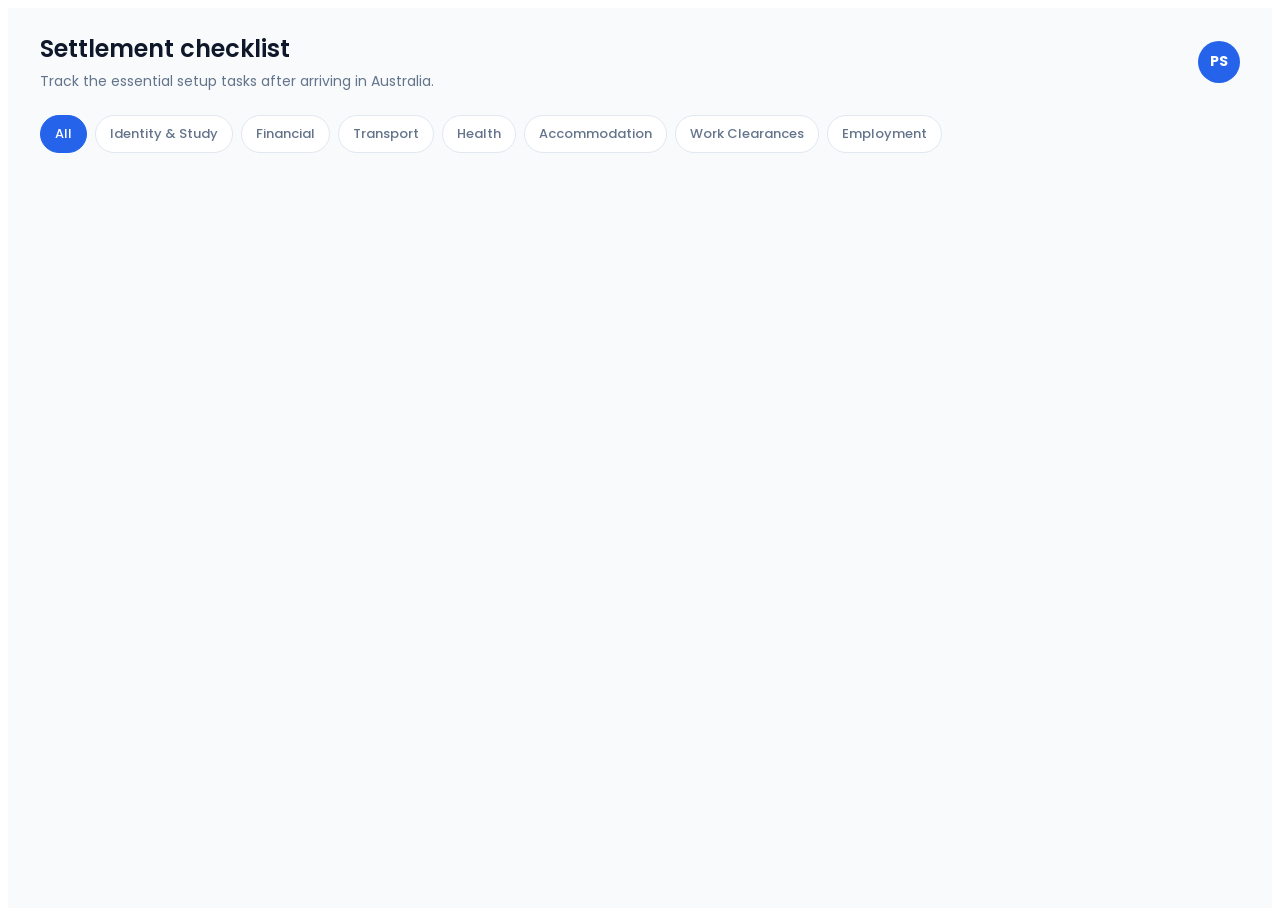
==== frontend/pages/checklist.html @ 3909db7a "create checklist css and basics html" ====
<!DOCTYPE html>
<html lang="en">

<head>
    <meta charset="UTF-8">
    <meta name="viewport" content="width=device-width, initial-scale=1.0">
    <title>Settlement Checklist | SettleSmart</title>

    <link href="https://fonts.googleapis.com/css2?family=Poppins:wght@400;500;600;700&display=swap" rel="stylesheet">
    <link rel="stylesheet" href="../css/dashboard.css">
    <link rel="stylesheet" href="../css/checklist.css">
</head>

<body>

<div class="dashboard">

    

    <main class="main-content">

        <header class="page-header">
            <div>
                <h1 class="page-title">Settlement checklist</h1>
                <p class="page-subtitle">Track the essential setup tasks after arriving in Australia.</p>
            </div>
            <div class="avatar">PS</div>
        </header>

        <div class="filter-bar">
            <button class="chip active" type="button" data-filter="all">All</button>
            <button class="chip" type="button" data-filter="identity">Identity &amp; Study</button>
            <button class="chip" type="button" data-filter="financial">Financial</button>
            <button class="chip" type="button" data-filter="transport">Transport</button>
            <button class="chip" type="button" data-filter="health">Health</button>
            <button class="chip" type="button" data-filter="accommodation">Accommodation</button>
            <button class="chip" type="button" data-filter="clearances">Work Clearances</button>
            <button class="chip" type="button" data-filter="employment">Employment</button>
        </div>

        <!-- PART 2 GOES HERE -->

    </main>

</div>

<script src="../js/checklist.js"></script>

</body>

</html>
---- frontend/css/dashboard.css ----
/* =========================================================
   SettleSmart — Dashboard styles
   Matches the redesigned Figma dashboard.
   Kept separate from style.css so the landing page and the
   app shell can evolve independently.
   ========================================================= */

/* ---------- Design tokens ---------- */

:root {
    --blue: #2563eb;
    --blue-dark: #1d4ed8;
    --blue-tint: #eaf1fe;
    --green: #10b981;
    --green-dark: #059669;
    --green-tint: #ddf6ed;
    --orange: #f59e0b;
    --orange-dark: #b45309;
    --orange-tint: #fef3c7;
    --purple: #8b5cf6;
    --purple-tint: #ede9fe;
    --red: #dc2626;
    --red-tint: #fef2f2;

    --ink: #1e293b;
    --muted: #64748b;
    --faint: #94a3b8;
    --border: #e2e8f0;
    --track: #e6ebf3;
    --surface: #ffffff;
    --canvas: #f8fafc;

    --radius-card: 16px;
    --radius-pill: 999px;
    --gap: 20px;
}

/* ---------- Shell ---------- */

.dashboard {
    display: flex;
    min-height: 100vh;
    background: var(--canvas);
    font-family: "Poppins", sans-serif;
}

/* The landing page sets global p/h1 styles — reset them inside the app.
   :where() keeps this rule at zero specificity so component classes
   below (.card-title, .stat-value, …) still win. */
.dashboard :where(p, h1, h2, h3, h4) {
    margin: 0;
    font-size: inherit;
    color: inherit;
    line-height: 1.45;
}

.dashboard a {
    text-decoration: none;
}

/* ---------- Sidebar ---------- */

.sidebar {
    width: 260px;
    flex-shrink: 0;
    background: var(--surface);
    border-right: 1px solid var(--border);
    padding: 24px 16px;
    display: flex;
    flex-direction: column;
    gap: 8px;
    position: sticky;
    top: 0;
    height: 100vh;
}

.logo {
    display: flex;
    align-items: center;
    gap: 10px;
    padding: 0 8px 16px;
}

.logo-mark {
    width: 36px;
    height: 36px;
    flex-shrink: 0;
    background: var(--blue);
    border-radius: var(--radius-pill);
    display: flex;
    align-items: center;
    justify-content: center;
    color: #ffffff;
}

.logo-text {
    font-size: 19px;
    font-weight: 700;
    color: var(--ink);
}

.nav-menu {
    display: flex;
    flex-direction: column;
    gap: 4px;
}

.nav-link {
    display: flex;
    align-items: center;
    gap: 12px;
    padding: 12px 16px;
    border-radius: 24px;
    color: var(--muted);
    font-size: 14.5px;
    font-weight: 500;
    transition: background .2s, color .2s;
}

.nav-link svg {
    flex-shrink: 0;
}

.nav-link:hover {
    background: #f1f5f9;
    color: var(--ink);
}

.nav-link.active {
    background: var(--blue);
    color: #ffffff;
    font-weight: 600;
}

.sidebar-spacer {
    flex: 1;
}

.sidebar-footer {
    border-top: 1px solid var(--border);
    padding: 16px 8px 0;
    display: flex;
    flex-direction: column;
    gap: 14px;
}

.sidebar-user {
    display: flex;
    align-items: center;
    gap: 12px;
}

.avatar {
    width: 42px;
    height: 42px;
    flex-shrink: 0;
    background: var(--blue);
    color: #ffffff;
    border-radius: var(--radius-pill);
    display: flex;
    align-items: center;
    justify-content: center;
    font-size: 14px;
    font-weight: 700;
}

.sidebar-user-name {
    font-size: 13.5px;
    font-weight: 600;
    color: var(--ink);
}

.sidebar-user-role {
    font-size: 12px;
    color: var(--muted);
}

.logout-link {
    display: flex;
    align-items: center;
    gap: 10px;
    padding-left: 4px;
    font-size: 14px;
    font-weight: 500;
    color: #ef4444;
}

/* ---------- Main column ---------- */

.main-content {
    flex: 1;
    min-width: 0;
    padding: 24px 32px 40px;
    display: flex;
    flex-direction: column;
    gap: 24px;
}

/* ---------- Top bar ---------- */

.topbar {
    display: flex;
    align-items: center;
    justify-content: space-between;
    gap: 24px;
}

.search-box {
    display: flex;
    align-items: center;
    gap: 10px;
    width: 100%;
    max-width: 560px;
    background: #f1f5f9;
    border: none;
    border-radius: var(--radius-pill);
    padding: 12px 18px;
    color: var(--muted);
}

.search-box input {
    border: none;
    background: none;
    outline: none;
    width: 100%;
    font-family: inherit;
    font-size: 14px;
    color: var(--ink);
}

.search-box input::placeholder {
    color: var(--muted);
}

.topbar-right {
    display: flex;
    align-items: center;
    gap: 14px;
}

.bell {
    position: relative;
    width: 40px;
    height: 40px;
    flex-shrink: 0;
    background: #f1f5f9;
    border-radius: var(--radius-pill);
    display: flex;
    align-items: center;
    justify-content: center;
    color: #475569;
}

.bell-dot {
    position: absolute;
    top: 7px;
    right: 8px;
    width: 7px;
    height: 7px;
    background: #ef4444;
    border-radius: var(--radius-pill);
}

.topbar-name {
    font-size: 14.5px;
    font-weight: 600;
    color: var(--ink);
}

.topbar-role {
    font-size: 12.5px;
    color: var(--muted);
}

/* ---------- Welcome ---------- */

.welcome-title {
    font-size: 28px;
    font-weight: 700;
    color: var(--ink);
}

.welcome-subtitle {
    font-size: 15px;
    color: var(--muted);
    margin-top: 6px;
}

/* ---------- Responsive ---------- */

@media (max-width: 900px) {
    .sidebar {
        display: none;
    }

    .main-content {
        padding: 20px;
    }

    .topbar-name,
    .topbar-role {
        display: none;
    }
}

/* ---------- Cards ---------- */

.card {
    background: var(--surface);
    border: 1px solid var(--border);
    border-radius: var(--radius-card);
    padding: 24px;
}

.card-title {
    font-size: 19px;
    font-weight: 600;
    color: var(--ink);
}

.card-subtitle {
    font-size: 13.5px;
    color: var(--muted);
    margin-top: 4px;
}

/* ---------- Overview row ---------- */

.overview-row {
    display: grid;
    grid-template-columns: 400px 1fr;
    gap: var(--gap);
    align-items: start;
}

/* Settlement progress card */

.progress-card {
    display: flex;
    flex-direction: column;
    gap: 20px;
    padding: 28px;
}

.progress-card-header {
    display: flex;
    align-items: flex-start;
    justify-content: space-between;
    gap: 12px;
}

.progress-card-header svg {
    flex-shrink: 0;
    color: var(--blue);
}

/* Donut */

.donut {
    align-self: center;
    position: relative;
    width: 200px;
    height: 200px;
}

.donut svg {
    width: 100%;
    height: 100%;
    transform: rotate(-90deg);
}

.donut-track {
    fill: none;
    stroke: #dfe8fd;
    stroke-width: 18;
}

.donut-fill {
    fill: none;
    stroke: var(--blue);
    stroke-width: 18;
    stroke-linecap: round;
    /* circumference = 2 * pi * 82 ≈ 515 */
    stroke-dasharray: 515;
    stroke-dashoffset: 129; /* 75% complete */
    transition: stroke-dashoffset .6s ease;
}

.donut-label {
    position: absolute;
    inset: 0;
    display: flex;
    flex-direction: column;
    align-items: center;
    justify-content: center;
}

.donut-value {
    font-size: 34px;
    font-weight: 700;
    color: var(--ink);
    line-height: 1.1;
}

.donut-caption {
    font-size: 13.5px;
    color: var(--muted);
}

/* Linear progress */

.linear-progress {
    display: flex;
    flex-direction: column;
    gap: 8px;
}

.linear-labels {
    display: flex;
    justify-content: space-between;
    font-size: 13.5px;
}

.linear-labels .done {
    font-weight: 500;
    color: var(--ink);
}

.linear-labels .left {
    color: var(--muted);
}

.progress-track {
    height: 10px;
    background: var(--track);
    border-radius: var(--radius-pill);
    overflow: hidden;
}

.progress-fill {
    height: 100%;
    background: var(--blue);
    border-radius: inherit;
}

.progress-fill.is-complete {
    background: var(--green);
}

/* Attention notice */

.notice {
    display: flex;
    align-items: flex-start;
    gap: 10px;
    background: #fffbeb;
    border: 1px solid #fde08b;
    border-radius: 12px;
    padding: 14px 16px;
    font-size: 13px;
    color: var(--orange-dark);
}

.notice svg {
    flex-shrink: 0;
    margin-top: 1px;
    color: #d97706;
}

/* ---------- Stat grid ---------- */

.stat-grid {
    display: grid;
    grid-template-columns: repeat(2, 1fr);
    gap: var(--gap);
}

.stat-card {
    display: flex;
    align-items: center;
    gap: 16px;
    padding: 28px 24px;
}

.stat-icon {
    width: 52px;
    height: 52px;
    flex-shrink: 0;
    border-radius: var(--radius-pill);
    display: flex;
    align-items: center;
    justify-content: center;
}

.stat-icon.green  { background: var(--green-tint);  color: #16a34a; }
.stat-icon.amber  { background: var(--orange-tint); color: #d97706; }
.stat-icon.blue   { background: #eff4ff;            color: var(--blue); }
.stat-icon.purple { background: var(--purple-tint); color: var(--purple); }

.stat-value {
    font-size: 26px;
    font-weight: 700;
    color: var(--ink);
    line-height: 1.2;
}

.stat-label {
    font-size: 13.5px;
    color: var(--muted);
}

/* ---------- Quick actions ---------- */

.quick-actions {
    display: grid;
    grid-template-columns: repeat(4, 1fr);
    gap: var(--gap);
}

.action-btn {
    display: flex;
    align-items: center;
    justify-content: center;
    gap: 10px;
    padding: 18px 16px;
    border: none;
    border-radius: 14px;
    font-family: inherit;
    font-size: 15px;
    font-weight: 600;
    color: #ffffff;
    cursor: pointer;
    transition: transform .15s, filter .15s;
}

.action-btn:hover {
    filter: brightness(.94);
    transform: translateY(-2px);
}

.action-btn.blue   { background: var(--blue); }
.action-btn.green  { background: var(--green); }
.action-btn.orange { background: var(--orange); }
.action-btn.purple { background: var(--purple); }

/* ---------- Responsive additions ---------- */

@media (max-width: 1200px) {
    .overview-row {
        grid-template-columns: 1fr;
    }

    .quick-actions {
        grid-template-columns: repeat(2, 1fr);
    }
}

@media (max-width: 900px) {
    .stat-grid,
    .quick-actions {
        grid-template-columns: 1fr;
    }
}

/* ---------- Section headers ---------- */

.section-header {
    display: flex;
    align-items: center;
    justify-content: space-between;
    gap: 16px;
    margin-bottom: 16px;
}

.section-title {
    font-size: 19px;
    font-weight: 600;
    color: var(--ink);
}

.link-more {
    display: inline-flex;
    align-items: center;
    gap: 4px;
    font-size: 14px;
    font-weight: 500;
    color: var(--blue);
}

.link-more:hover {
    color: var(--blue-dark);
}

/* ---------- Settlement categories ---------- */

.category-grid {
    display: grid;
    grid-template-columns: repeat(4, 1fr);
    gap: var(--gap);
}

.category-card {
    display: flex;
    flex-direction: column;
    gap: 12px;
    padding: 22px;
}

.category-top {
    display: flex;
    align-items: flex-start;
    justify-content: space-between;
    gap: 12px;
}

.category-emoji {
    width: 52px;
    height: 52px;
    flex-shrink: 0;
    background: #f4f6fa;
    border-radius: var(--radius-pill);
    display: flex;
    align-items: center;
    justify-content: center;
    font-size: 22px;
}

.count-badge {
    background: #f1f5f9;
    color: var(--muted);
    border-radius: var(--radius-pill);
    padding: 4px 12px;
    font-size: 12.5px;
    font-weight: 600;
}

.count-badge.is-complete {
    background: var(--green-tint);
    color: var(--green-dark);
}

.category-name {
    font-size: 16.5px;
    font-weight: 600;
    color: var(--ink);
}

.category-desc {
    font-size: 12.5px;
    color: var(--muted);
    flex: 1;
}

.category-percent {
    font-size: 12.5px;
    font-weight: 500;
    color: var(--muted);
}

.category-card .progress-track {
    height: 8px;
}

.category-card .link-more {
    font-size: 13px;
    font-weight: 600;
}

.link-more.is-complete {
    color: var(--green-dark);
}

/* ---------- Responsive additions ---------- */

@media (max-width: 1200px) {
    .category-grid {
        grid-template-columns: repeat(2, 1fr);
    }
}

@media (max-width: 900px) {
    .category-grid {
        grid-template-columns: 1fr;
    }
}

/* ---------- Tasks row ---------- */

.tasks-row {
    display: grid;
    grid-template-columns: 1fr 380px;
    gap: var(--gap);
    align-items: start;
}

/* Pending tasks table */

.tasks-card {
    padding: 24px 0 12px;
    overflow: hidden;
}

.tasks-card .section-header {
    padding: 0 24px;
    margin-bottom: 18px;
    align-items: flex-start;
}

.task-table {
    width: 100%;
    border-collapse: collapse;
}

.task-table thead th {
    background: var(--canvas);
    padding: 12px 8px;
    text-align: left;
    font-size: 11.5px;
    font-weight: 600;
    letter-spacing: .6px;
    color: var(--faint);
}

.task-table thead th:first-child { padding-left: 24px; }
.task-table thead th:last-child  { padding-right: 24px; }

.task-table tbody td {
    padding: 16px 8px;
    border-bottom: 1px solid #f1f5f9;
    vertical-align: middle;
}

.task-table tbody td:first-child { padding-left: 24px; }
.task-table tbody td:last-child  { padding-right: 24px; }

.task-table tbody tr:last-child td {
    border-bottom: none;
}

.task-table tbody tr.is-urgent {
    background: var(--red-tint);
}

.task-cell {
    display: flex;
    align-items: center;
    gap: 14px;
}

.task-check {
    width: 22px;
    height: 22px;
    flex-shrink: 0;
    border: 2px solid #cbd5e1;
    border-radius: var(--radius-pill);
    background: none;
    cursor: pointer;
}

.is-urgent .task-check {
    border-color: var(--red);
}

.task-name {
    font-size: 15px;
    font-weight: 600;
    color: var(--ink);
}

.task-warning {
    display: flex;
    align-items: center;
    gap: 5px;
    margin-top: 3px;
    font-size: 12.5px;
    color: var(--red);
}

.pill {
    display: inline-block;
    border-radius: var(--radius-pill);
    padding: 5px 14px;
    font-size: 12.5px;
    font-weight: 500;
    white-space: nowrap;
}

.pill.employment    { background: #ede9fe; color: #6d28d9; }
.pill.study         { background: #dbe9fe; color: #2563eb; }
.pill.communication { background: #e3e5fe; color: #4f56e5; }
.pill.transport     { background: #daeefe; color: #0284c7; }
.pill.accommodation { background: #fdecc4; color: #c2620f; }

.pill.high   { background: #fee7e7; color: #dc2626; }
.pill.medium { background: #fef3d3; color: #b45309; }
.pill.low    { background: #f1f5f9; color: var(--muted); }

.due-cell {
    display: flex;
    align-items: center;
    gap: 7px;
    font-size: 13.5px;
    font-weight: 500;
    color: var(--ink);
    white-space: nowrap;
}

.due-cell svg {
    flex-shrink: 0;
    color: var(--muted);
}

/* ---------- Side column ---------- */

.side-column {
    display: flex;
    flex-direction: column;
    gap: var(--gap);
}

/* Recent activity */

.activity-list {
    display: flex;
    flex-direction: column;
    gap: 18px;
    margin-top: 18px;
}

.activity-item {
    display: flex;
    align-items: flex-start;
    gap: 12px;
}

.activity-icon {
    width: 34px;
    height: 34px;
    flex-shrink: 0;
    border-radius: var(--radius-pill);
    display: flex;
    align-items: center;
    justify-content: center;
}

.activity-icon.green { background: var(--green-tint);  color: #16a34a; }
.activity-icon.amber { background: var(--orange-tint); color: #d97706; }

.activity-title {
    font-size: 14px;
    font-weight: 600;
    color: var(--ink);
}

.activity-time {
    font-size: 12.5px;
    color: var(--muted);
    margin-top: 2px;
}

/* Tip card */

.tip-card {
    display: flex;
    align-items: flex-start;
    gap: 14px;
    background: var(--blue-tint);
    border: none;
    border-radius: var(--radius-card);
    padding: 22px;
}

.tip-icon {
    width: 38px;
    height: 38px;
    flex-shrink: 0;
    background: var(--blue);
    color: #ffffff;
    border-radius: var(--radius-pill);
    display: flex;
    align-items: center;
    justify-content: center;
}

.tip-title {
    font-size: 15.5px;
    font-weight: 600;
    color: var(--ink);
}

.tip-body {
    font-size: 13px;
    color: #254d9e;
    margin: 6px 0;
}

/* Upcoming reminders */

.reminder-list {
    display: flex;
    flex-direction: column;
    gap: 16px;
    margin-top: 16px;
}

.reminder-item {
    display: flex;
    align-items: center;
    gap: 10px;
}

.reminder-dot {
    width: 9px;
    height: 9px;
    flex-shrink: 0;
    border-radius: var(--radius-pill);
}

.reminder-dot.red   { background: #ef4444; }
.reminder-dot.amber { background: var(--orange); }

.reminder-name {
    flex: 1;
    font-size: 14px;
    font-weight: 500;
    color: var(--ink);
}

.reminder-date {
    font-size: 13px;
    color: var(--muted);
    white-space: nowrap;
}

/* ---------- Official resources ---------- */

.resource-grid {
    display: grid;
    grid-template-columns: repeat(3, 1fr);
    gap: var(--gap);
}

.resource-card {
    display: flex;
    align-items: center;
    gap: 16px;
    padding: 24px 22px;
    transition: border-color .2s, transform .15s;
}

.resource-card:hover {
    border-color: var(--blue);
    transform: translateY(-2px);
}

.resource-emoji {
    width: 48px;
    height: 48px;
    flex-shrink: 0;
    background: #f4f6fa;
    border-radius: var(--radius-pill);
    display: flex;
    align-items: center;
    justify-content: center;
    font-size: 20px;
}

.resource-text {
    flex: 1;
    display: block;
}

.resource-name {
    display: block;
    font-size: 15.5px;
    font-weight: 600;
    color: var(--ink);
}

.resource-desc {
    display: block;
    font-size: 12.5px;
    color: var(--muted);
    margin-top: 3px;
}

.resource-card > svg {
    flex-shrink: 0;
    color: var(--faint);
}

/* ---------- Responsive additions ---------- */

@media (max-width: 1200px) {
    .tasks-row {
        grid-template-columns: 1fr;
    }

    .resource-grid {
        grid-template-columns: 1fr;
    }
}

@media (max-width: 900px) {
    .tasks-card {
        overflow-x: auto;
    }

    .task-table {
        min-width: 640px;
    }
}
---- frontend/css/checklist.css ----
/* ---------- Page header ---------- */

.page-header {
    display: flex;
    align-items: center;
    justify-content: space-between;
    gap: 24px;
}

.page-title {
    font-size: 24px;
    font-weight: 600;
    color: #0f172a;
}

.page-subtitle {
    font-size: 14px;
    color: var(--muted);
    margin-top: 4px;
}

/* ---------- Filter chips ---------- */

.filter-bar {
    display: flex;
    flex-wrap: wrap;
    gap: 8px;
}

.chip {
    background: #fff;
    border: 1px solid var(--border);
    border-radius: 999px;
    padding: 8px 14px;
    font-family: inherit;
    font-size: 13px;
    font-weight: 500;
    color: var(--muted);
    cursor: pointer;
    transition: background .15s, color .15s, border-color .15s;
}

.chip:hover {
    border-color: #cbd5e1;
    color: #0f172a;
}

.chip.active {
    background: var(--blue);
    border-color: var(--blue);
    color: #fff;
}
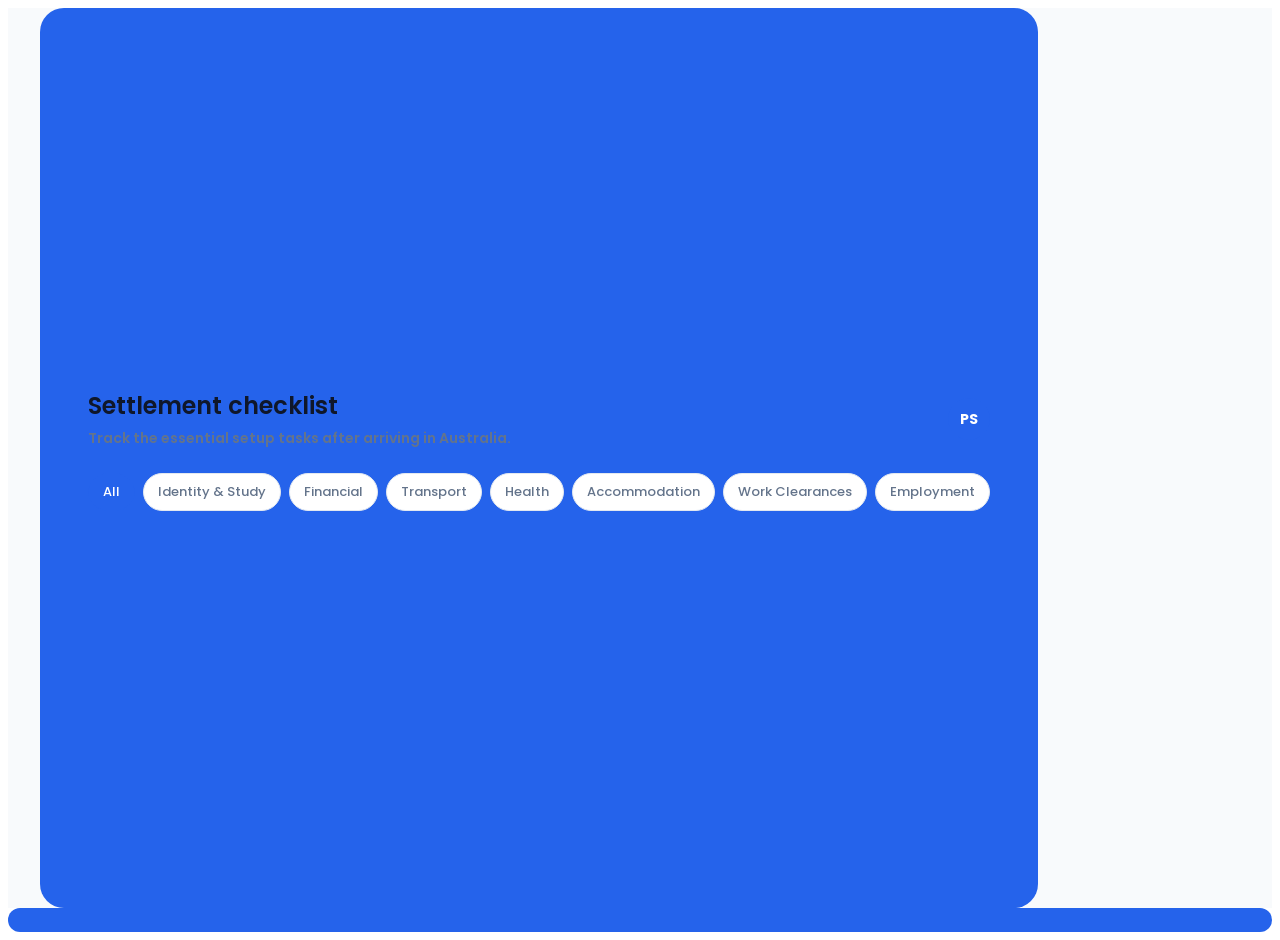
==== commit 078e771d: "added sidebar" ====
--- a/frontend/pages/checklist.html
+++ b/frontend/pages/checklist.html
@@ -15,7 +15,8 @@
 
 <div class="dashboard">
 
-    
+    <a href="dashboard.html" class="nav-link">
+    <a href="checklist.html" class="nav-link active">
 
     <main class="main-content">
 
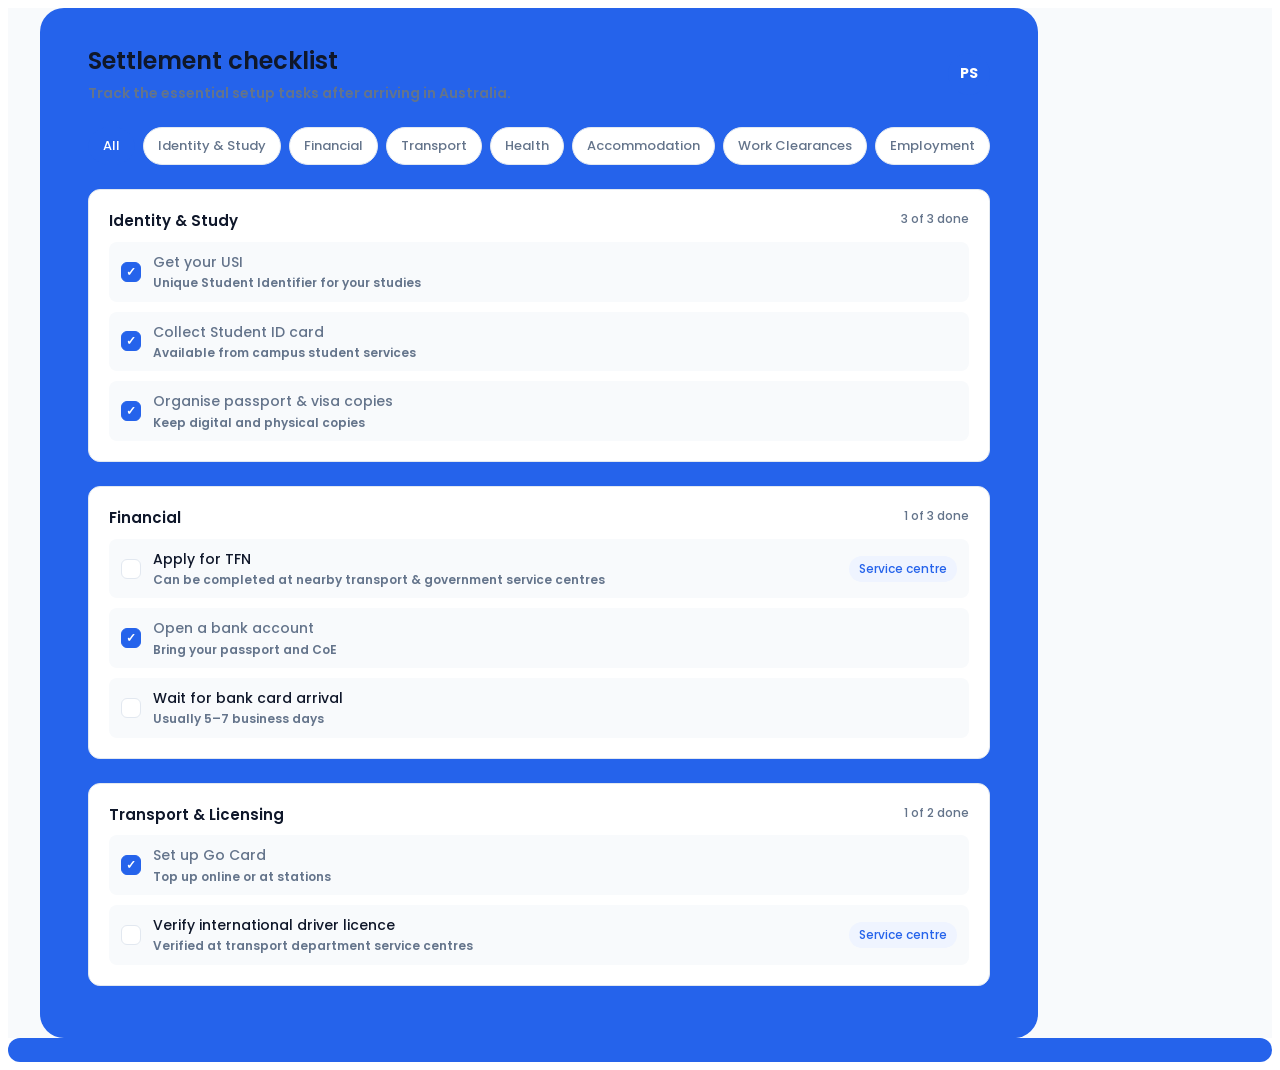
==== commit 74147f38: "updates the css and html, created js file" ====
--- a/frontend/pages/checklist.html
+++ b/frontend/pages/checklist.html
@@ -39,7 +39,116 @@
             <button class="chip" type="button" data-filter="employment">Employment</button>
         </div>
 
-        <!-- PART 2 GOES HERE -->
+        <section class="card task-group" data-category="identity">
+
+            <div class="group-header">
+                <h2 class="group-name">Identity &amp; Study</h2>
+                <span class="group-count"><span class="done-count">3</span> of 3 done</span>
+            </div>
+
+            <div class="task-item done">
+                <div class="task-main">
+                    <button class="task-box" type="button" aria-label="Toggle Get your USI">&#10003;</button>
+                    <div>
+                        <p class="task-title">Get your USI</p>
+                        <p class="task-desc">Unique Student Identifier for your studies</p>
+                    </div>
+                </div>
+            </div>
+
+            <div class="task-item done">
+                <div class="task-main">
+                    <button class="task-box" type="button" aria-label="Toggle Collect Student ID card">&#10003;</button>
+                    <div>
+                        <p class="task-title">Collect Student ID card</p>
+                        <p class="task-desc">Available from campus student services</p>
+                    </div>
+                </div>
+            </div>
+
+            <div class="task-item done">
+                <div class="task-main">
+                    <button class="task-box" type="button" aria-label="Toggle Organise passport and visa copies">&#10003;</button>
+                    <div>
+                        <p class="task-title">Organise passport &amp; visa copies</p>
+                        <p class="task-desc">Keep digital and physical copies</p>
+                    </div>
+                </div>
+            </div>
+
+        </section>
+
+        <section class="card task-group" data-category="financial">
+
+            <div class="group-header">
+                <h2 class="group-name">Financial</h2>
+                <span class="group-count"><span class="done-count">1</span> of 3 done</span>
+            </div>
+
+            <div class="task-item">
+                <div class="task-main">
+                    <button class="task-box" type="button" aria-label="Toggle Apply for TFN">&#10003;</button>
+                    <div>
+                        <p class="task-title">Apply for TFN</p>
+                        <p class="task-desc">Can be completed at nearby transport &amp; government service centres</p>
+                    </div>
+                </div>
+                <span class="task-badge">Service centre</span>
+            </div>
+
+            <div class="task-item done">
+                <div class="task-main">
+                    <button class="task-box" type="button" aria-label="Toggle Open a bank account">&#10003;</button>
+                    <div>
+                        <p class="task-title">Open a bank account</p>
+                        <p class="task-desc">Bring your passport and CoE</p>
+                    </div>
+                </div>
+            </div>
+
+            <div class="task-item">
+                <div class="task-main">
+                    <button class="task-box" type="button" aria-label="Toggle Wait for bank card arrival">&#10003;</button>
+                    <div>
+                        <p class="task-title">Wait for bank card arrival</p>
+                        <p class="task-desc">Usually 5–7 business days</p>
+                    </div>
+                </div>
+            </div>
+
+        </section>
+
+        <section class="card task-group" data-category="transport">
+
+            <div class="group-header">
+                <h2 class="group-name">Transport &amp; Licensing</h2>
+                <span class="group-count"><span class="done-count">1</span> of 2 done</span>
+            </div>
+
+            <div class="task-item done">
+                <div class="task-main">
+                    <button class="task-box" type="button" aria-label="Toggle Set up Go Card">&#10003;</button>
+                    <div>
+                        <p class="task-title">Set up Go Card</p>
+                        <p class="task-desc">Top up online or at stations</p>
+                    </div>
+                </div>
+            </div>
+
+            <div class="task-item">
+                <div class="task-main">
+                    <button class="task-box" type="button" aria-label="Toggle Verify international driver licence">&#10003;</button>
+                    <div>
+                        <p class="task-title">Verify international driver licence</p>
+                        <p class="task-desc">Verified at transport department service centres</p>
+                    </div>
+                </div>
+                <span class="task-badge">Service centre</span>
+            </div>
+
+        </section>
+
+        <p class="empty-state">No tasks in this category yet.</p>
 
     </main>
 
--- a/frontend/css/checklist.css
+++ b/frontend/css/checklist.css
@@ -49,4 +49,108 @@
     background: var(--blue);
     border-color: var(--blue);
     color: #fff;
+}
+
+/* ---------- Task groups ---------- */
+
+.task-group {
+    display: flex;
+    flex-direction: column;
+    gap: 10px;
+    padding: 20px;
+    border-radius: 12px;
+}
+
+.group-header {
+    display: flex;
+    align-items: flex-start;
+    justify-content: space-between;
+    gap: 16px;
+}
+
+.group-name { font-size: 15px; font-weight: 600; color: #0f172a; }
+
+.group-count {
+    font-size: 12px;
+    font-weight: 500;
+    color: var(--muted);
+    white-space: nowrap;
+}
+
+/* ---------- Task rows ---------- */
+
+.task-item {
+    display: flex;
+    align-items: center;
+    justify-content: space-between;
+    gap: 16px;
+    background: var(--canvas);
+    border-radius: 8px;
+    padding: 10px 12px;
+}
+
+.task-main { display: flex; align-items: center; gap: 12px; }
+
+.task-box {
+    width: 20px;
+    height: 20px;
+    flex-shrink: 0;
+    background: #fff;
+    border: 1.5px solid var(--border);
+    border-radius: 6px;
+    display: flex;
+    align-items: center;
+    justify-content: center;
+    font-size: 12px;
+    font-weight: 700;
+    color: transparent;
+    cursor: pointer;
+    padding: 0;
+    transition: background .15s, border-color .15s;
+}
+
+.task-box:hover { border-color: var(--blue); }
+
+.task-title { font-size: 14px; font-weight: 500; color: #0f172a; }
+.task-desc { font-size: 12px; color: var(--muted); margin-top: 2px; }
+
+/* Completed state — checkbox fills blue, text greys out */
+
+.task-item.done .task-box {
+    background: var(--blue);
+    border-color: var(--blue);
+    color: #fff;
+}
+
+.task-item.done .task-title { color: var(--muted); }
+
+/* ---------- Location badge ---------- */
+
+.task-badge {
+    background: #eff4ff;
+    color: var(--blue);
+    border-radius: 999px;
+    padding: 4px 10px;
+    font-size: 12px;
+    font-weight: 500;
+    white-space: nowrap;
+}
+
+/* ---------- Empty state ---------- */
+
+.empty-state {
+    display: none;
+    padding: 40px 20px;
+    text-align: center;
+    font-size: 14px;
+    color: var(--muted);
+}
+
+.empty-state.show { display: block; }
+
+/* ---------- Responsive ---------- */
+
+@media (max-width: 700px) {
+    .task-item { align-items: flex-start; flex-direction: column; }
+    .task-badge { margin-left: 32px; }
 }
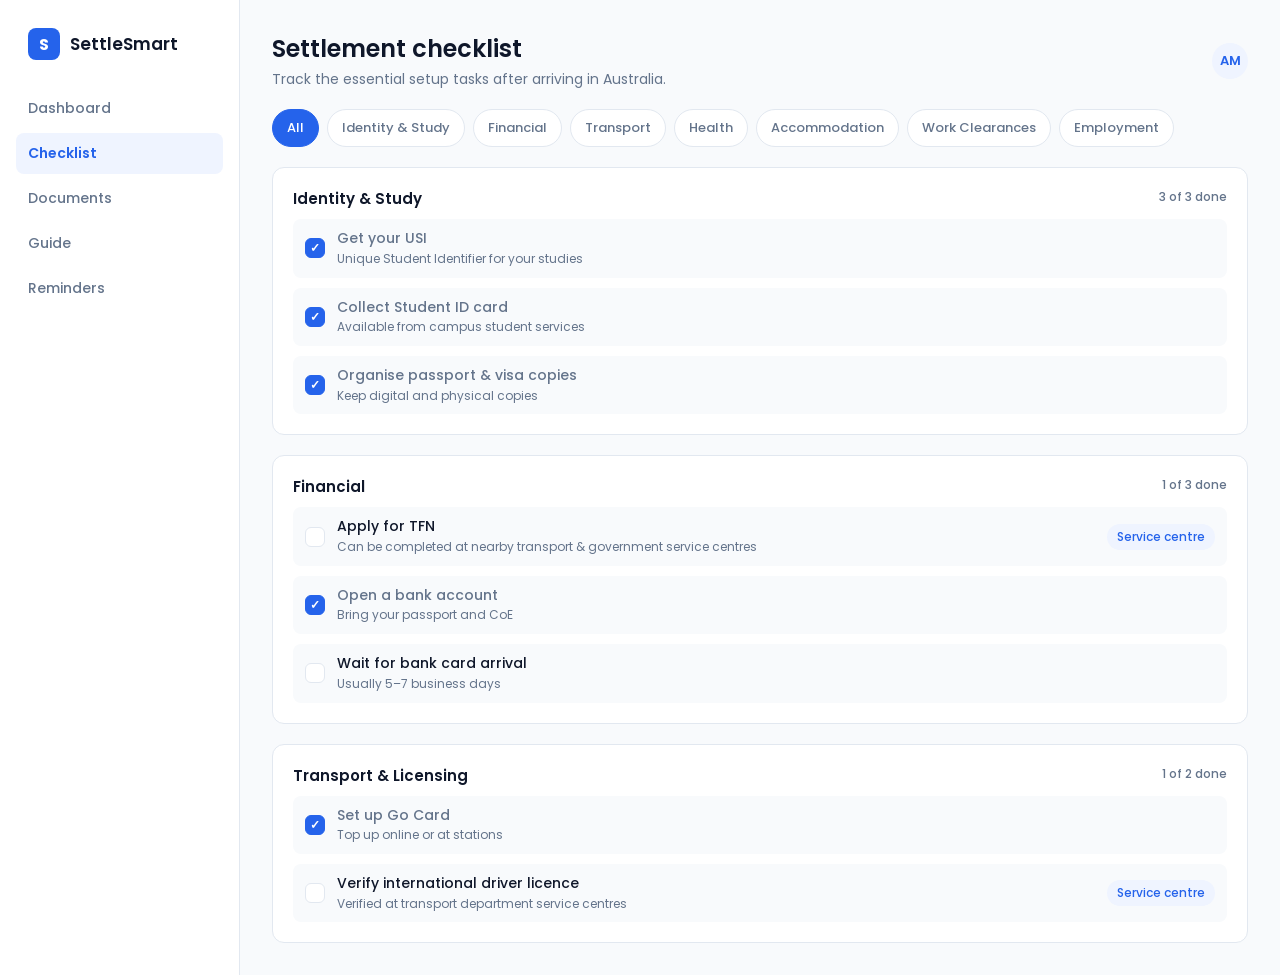
==== commit 2672314d: "final refine with all files" ====
--- a/frontend/pages/checklist.html
+++ b/frontend/pages/checklist.html
@@ -7,25 +7,38 @@
     <title>Settlement Checklist | SettleSmart</title>
 
     <link href="https://fonts.googleapis.com/css2?family=Poppins:wght@400;500;600;700&display=swap" rel="stylesheet">
-    <link rel="stylesheet" href="../css/dashboard.css">
     <link rel="stylesheet" href="../css/checklist.css">
 </head>
 
 <body>
 
-<div class="dashboard">
+<div class="app">
 
-    <a href="dashboard.html" class="nav-link">
-    <a href="checklist.html" class="nav-link active">
+    <!-- ============ Sidebar ============ -->
+    <aside class="sidebar">
 
-    <main class="main-content">
+        <div class="logo">
+            <span class="logo-mark">S</span>
+            <span class="logo-text">SettleSmart</span>
+        </div>
+
+        <a href="dashboard.html" class="nav-link">Dashboard</a>
+        <a href="checklist.html" class="nav-link active">Checklist</a>
+        <a href="documents.html" class="nav-link">Documents</a>
+        <a href="resources.html" class="nav-link">Guide</a>
+        <a href="reminders.html" class="nav-link">Reminders</a>
+
+    </aside>
+
+    <!-- ============ Main ============ -->
+    <main class="main">
 
         <header class="page-header">
             <div>
                 <h1 class="page-title">Settlement checklist</h1>
                 <p class="page-subtitle">Track the essential setup tasks after arriving in Australia.</p>
             </div>
-            <div class="avatar">PS</div>
+            <div class="avatar">AM</div>
         </header>
 
         <div class="filter-bar">
@@ -39,7 +52,7 @@
             <button class="chip" type="button" data-filter="employment">Employment</button>
         </div>
 
-        <section class="card task-group" data-category="identity">
+        <section class="task-group" data-category="identity">
 
             <div class="group-header">
                 <h2 class="group-name">Identity &amp; Study</h2>
@@ -68,7 +81,7 @@
 
             <div class="task-item done">
                 <div class="task-main">
-                    <button class="task-box" type="button" aria-label="Toggle Organise passport and visa copies">&#10003;</button>
+                    <button class="task-box" type="button" aria-label="Toggle Organise passport &amp; visa copies">&#10003;</button>
                     <div>
                         <p class="task-title">Organise passport &amp; visa copies</p>
                         <p class="task-desc">Keep digital and physical copies</p>
@@ -78,7 +91,7 @@
 
         </section>
 
-        <section class="card task-group" data-category="financial">
+        <section class="task-group" data-category="financial">
 
             <div class="group-header">
                 <h2 class="group-name">Financial</h2>
@@ -118,7 +131,7 @@
 
         </section>
 
-        <section class="card task-group" data-category="transport">
+        <section class="task-group" data-category="transport">
 
             <div class="group-header">
                 <h2 class="group-name">Transport &amp; Licensing</h2>
--- a/frontend/css/checklist.css
+++ b/frontend/css/checklist.css
@@ -1,3 +1,118 @@
+/* =========================================================
+   SettleSmart — Settlement checklist
+   Values taken directly from the Figma "03 · Checklist" frame.
+   Self-contained: this page does not load dashboard.css.
+   ========================================================= */
+
+:root {
+    --blue: #2563eb;
+    --blue-soft: #eff4ff;
+    --ink: #0f172a;
+    --muted: #64748b;
+    --border: #e2e8f0;
+    --canvas: #f8fafc;
+}
+
+/* ---------- Base reset ---------- */
+
+* {
+    box-sizing: border-box;
+}
+
+body {
+    margin: 0;
+}
+
+/* ---------- Shell ---------- */
+
+.app {
+    display: flex;
+    align-items: stretch;
+    min-height: 100vh;
+    background: var(--canvas);
+    font-family: "Poppins", sans-serif;
+}
+
+.app :where(p, h1, h2) {
+    margin: 0;
+    font-size: inherit;
+    color: inherit;
+    line-height: 1.4;
+}
+
+.app a { text-decoration: none; }
+
+/* ---------- Sidebar ---------- */
+
+.sidebar {
+    width: 240px;
+    flex-shrink: 0;
+    background: #fff;
+    border-right: 1px solid var(--border);
+    padding: 28px 16px;
+    display: flex;
+    flex-direction: column;
+    gap: 4px;
+}
+
+.logo {
+    display: flex;
+    align-items: center;
+    gap: 10px;
+    padding: 0 12px 24px;
+}
+
+.logo-mark {
+    width: 32px;
+    height: 32px;
+    flex-shrink: 0;
+    background: var(--blue);
+    color: #fff;
+    border-radius: 8px;
+    display: flex;
+    align-items: center;
+    justify-content: center;
+    font-size: 16px;
+    font-weight: 700;
+}
+
+.logo-text {
+    font-size: 17px;
+    font-weight: 600;
+    color: var(--ink);
+}
+
+.nav-link {
+    padding: 10px 12px;
+    border-radius: 8px;
+    font-size: 14px;
+    font-weight: 500;
+    color: var(--muted);
+    transition: background .15s, color .15s;
+}
+
+.nav-link:hover {
+    background: #f1f5f9;
+    color: var(--ink);
+}
+
+.nav-link.active {
+    background: var(--blue-soft);
+    color: var(--blue);
+    font-weight: 600;
+}
+
+/* ---------- Main ---------- */
+
+.main {
+    flex: 1;
+    min-width: 0;
+    padding: 32px;
+    display: flex;
+    flex-direction: column;
+    gap: 20px;
+}
+
 /* ---------- Page header ---------- */
 
 .page-header {
@@ -10,13 +125,27 @@
 .page-title {
     font-size: 24px;
     font-weight: 600;
-    color: #0f172a;
+    color: var(--ink);
 }
 
 .page-subtitle {
     font-size: 14px;
     color: var(--muted);
     margin-top: 4px;
+}
+
+.avatar {
+    width: 36px;
+    height: 36px;
+    flex-shrink: 0;
+    background: var(--blue-soft);
+    color: var(--blue);
+    border-radius: 999px;
+    display: flex;
+    align-items: center;
+    justify-content: center;
+    font-size: 13px;
+    font-weight: 600;
 }
 
 /* ---------- Filter chips ---------- */
@@ -42,7 +171,7 @@
 
 .chip:hover {
     border-color: #cbd5e1;
-    color: #0f172a;
+    color: var(--ink);
 }
 
 .chip.active {
@@ -54,11 +183,13 @@
 /* ---------- Task groups ---------- */
 
 .task-group {
+    background: #fff;
+    border: 1px solid var(--border);
+    border-radius: 12px;
+    padding: 20px;
     display: flex;
     flex-direction: column;
     gap: 10px;
-    padding: 20px;
-    border-radius: 12px;
 }
 
 .group-header {
@@ -68,7 +199,11 @@
     gap: 16px;
 }
 
-.group-name { font-size: 15px; font-weight: 600; color: #0f172a; }
+.group-name {
+    font-size: 15px;
+    font-weight: 600;
+    color: var(--ink);
+}
 
 .group-count {
     font-size: 12px;
@@ -89,7 +224,11 @@
     padding: 10px 12px;
 }
 
-.task-main { display: flex; align-items: center; gap: 12px; }
+.task-main {
+    display: flex;
+    align-items: center;
+    gap: 12px;
+}
 
 .task-box {
     width: 20px;
@@ -103,6 +242,7 @@
     justify-content: center;
     font-size: 12px;
     font-weight: 700;
+    line-height: 1;
     color: transparent;
     cursor: pointer;
     padding: 0;
@@ -111,10 +251,19 @@
 
 .task-box:hover { border-color: var(--blue); }
 
-.task-title { font-size: 14px; font-weight: 500; color: #0f172a; }
-.task-desc { font-size: 12px; color: var(--muted); margin-top: 2px; }
-
-/* Completed state — checkbox fills blue, text greys out */
+.task-title {
+    font-size: 14px;
+    font-weight: 500;
+    color: var(--ink);
+}
+
+.task-desc {
+    font-size: 12px;
+    color: var(--muted);
+    margin-top: 2px;
+}
+
+/* Completed — filled blue box, title greys out */
 
 .task-item.done .task-box {
     background: var(--blue);
@@ -127,7 +276,7 @@
 /* ---------- Location badge ---------- */
 
 .task-badge {
-    background: #eff4ff;
+    background: var(--blue-soft);
     color: var(--blue);
     border-radius: 999px;
     padding: 4px 10px;
@@ -150,7 +299,16 @@
 
 /* ---------- Responsive ---------- */
 
+@media (max-width: 900px) {
+    .sidebar { display: none; }
+    .main { padding: 20px; }
+}
+
 @media (max-width: 700px) {
-    .task-item { align-items: flex-start; flex-direction: column; }
+    .task-item {
+        flex-direction: column;
+        align-items: flex-start;
+    }
+
     .task-badge { margin-left: 32px; }
 }
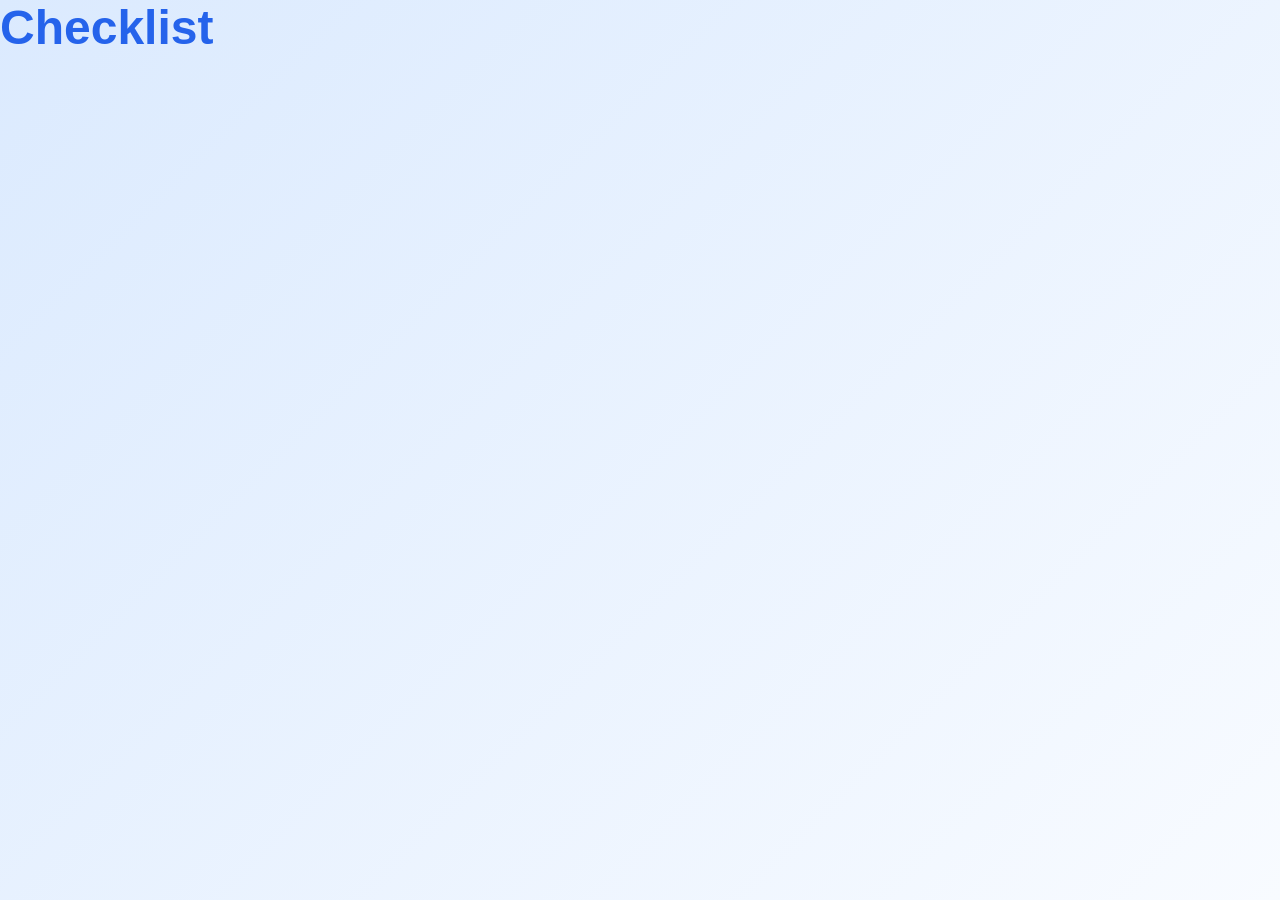
==== commit 05116aa9: "Merge branch 'main' of https://github.com/patienceshirandula26/SettleSmart" ====
--- a/frontend/pages/checklist.html
+++ b/frontend/pages/checklist.html
@@ -4,170 +4,16 @@
 <head>
     <meta charset="UTF-8">
     <meta name="viewport" content="width=device-width, initial-scale=1.0">
-    <title>Settlement Checklist | SettleSmart</title>
+    <title>Checklist | SettleSmart</title>
 
-    <link href="https://fonts.googleapis.com/css2?family=Poppins:wght@400;500;600;700&display=swap" rel="stylesheet">
-    <link rel="stylesheet" href="../css/checklist.css">
+    <link rel="stylesheet" href="../css/style.css">
 </head>
 
 <body>
 
-<div class="app">
+<h1>Checklist</h1>
 
-    <!-- ============ Sidebar ============ -->
-    <aside class="sidebar">
-
-        <div class="logo">
-            <span class="logo-mark">S</span>
-            <span class="logo-text">SettleSmart</span>
-        </div>
-
-        <a href="dashboard.html" class="nav-link">Dashboard</a>
-        <a href="checklist.html" class="nav-link active">Checklist</a>
-        <a href="documents.html" class="nav-link">Documents</a>
-        <a href="resources.html" class="nav-link">Guide</a>
-        <a href="reminders.html" class="nav-link">Reminders</a>
-
-    </aside>
-
-    <!-- ============ Main ============ -->
-    <main class="main">
-
-        <header class="page-header">
-            <div>
-                <h1 class="page-title">Settlement checklist</h1>
-                <p class="page-subtitle">Track the essential setup tasks after arriving in Australia.</p>
-            </div>
-            <div class="avatar">AM</div>
-        </header>
-
-        <div class="filter-bar">
-            <button class="chip active" type="button" data-filter="all">All</button>
-            <button class="chip" type="button" data-filter="identity">Identity &amp; Study</button>
-            <button class="chip" type="button" data-filter="financial">Financial</button>
-            <button class="chip" type="button" data-filter="transport">Transport</button>
-            <button class="chip" type="button" data-filter="health">Health</button>
-            <button class="chip" type="button" data-filter="accommodation">Accommodation</button>
-            <button class="chip" type="button" data-filter="clearances">Work Clearances</button>
-            <button class="chip" type="button" data-filter="employment">Employment</button>
-        </div>
-
-        <section class="task-group" data-category="identity">
-
-            <div class="group-header">
-                <h2 class="group-name">Identity &amp; Study</h2>
-                <span class="group-count"><span class="done-count">3</span> of 3 done</span>
-            </div>
-
-            <div class="task-item done">
-                <div class="task-main">
-                    <button class="task-box" type="button" aria-label="Toggle Get your USI">&#10003;</button>
-                    <div>
-                        <p class="task-title">Get your USI</p>
-                        <p class="task-desc">Unique Student Identifier for your studies</p>
-                    </div>
-                </div>
-            </div>
-
-            <div class="task-item done">
-                <div class="task-main">
-                    <button class="task-box" type="button" aria-label="Toggle Collect Student ID card">&#10003;</button>
-                    <div>
-                        <p class="task-title">Collect Student ID card</p>
-                        <p class="task-desc">Available from campus student services</p>
-                    </div>
-                </div>
-            </div>
-
-            <div class="task-item done">
-                <div class="task-main">
-                    <button class="task-box" type="button" aria-label="Toggle Organise passport &amp; visa copies">&#10003;</button>
-                    <div>
-                        <p class="task-title">Organise passport &amp; visa copies</p>
-                        <p class="task-desc">Keep digital and physical copies</p>
-                    </div>
-                </div>
-            </div>
-
-        </section>
-
-        <section class="task-group" data-category="financial">
-
-            <div class="group-header">
-                <h2 class="group-name">Financial</h2>
-                <span class="group-count"><span class="done-count">1</span> of 3 done</span>
-            </div>
-
-            <div class="task-item">
-                <div class="task-main">
-                    <button class="task-box" type="button" aria-label="Toggle Apply for TFN">&#10003;</button>
-                    <div>
-                        <p class="task-title">Apply for TFN</p>
-                        <p class="task-desc">Can be completed at nearby transport &amp; government service centres</p>
-                    </div>
-                </div>
-                <span class="task-badge">Service centre</span>
-            </div>
-
-            <div class="task-item done">
-                <div class="task-main">
-                    <button class="task-box" type="button" aria-label="Toggle Open a bank account">&#10003;</button>
-                    <div>
-                        <p class="task-title">Open a bank account</p>
-                        <p class="task-desc">Bring your passport and CoE</p>
-                    </div>
-                </div>
-            </div>
-
-            <div class="task-item">
-                <div class="task-main">
-                    <button class="task-box" type="button" aria-label="Toggle Wait for bank card arrival">&#10003;</button>
-                    <div>
-                        <p class="task-title">Wait for bank card arrival</p>
-                        <p class="task-desc">Usually 5–7 business days</p>
-                    </div>
-                </div>
-            </div>
-
-        </section>
-
-        <section class="task-group" data-category="transport">
-
-            <div class="group-header">
-                <h2 class="group-name">Transport &amp; Licensing</h2>
-                <span class="group-count"><span class="done-count">1</span> of 2 done</span>
-            </div>
-
-            <div class="task-item done">
-                <div class="task-main">
-                    <button class="task-box" type="button" aria-label="Toggle Set up Go Card">&#10003;</button>
-                    <div>
-                        <p class="task-title">Set up Go Card</p>
-                        <p class="task-desc">Top up online or at stations</p>
-                    </div>
-                </div>
-            </div>
-
-            <div class="task-item">
-                <div class="task-main">
-                    <button class="task-box" type="button" aria-label="Toggle Verify international driver licence">&#10003;</button>
-                    <div>
-                        <p class="task-title">Verify international driver licence</p>
-                        <p class="task-desc">Verified at transport department service centres</p>
-                    </div>
-                </div>
-                <span class="task-badge">Service centre</span>
-            </div>
-
-        </section>
-
-        <p class="empty-state">No tasks in this category yet.</p>
-
-    </main>
-
-</div>
-
-<script src="../js/checklist.js"></script>
+<script src="../js/script.js"></script>
 
 </body>
 
--- a/frontend/css/style.css
+++ b/frontend/css/style.css
@@ -0,0 +1,142 @@
+* {
+    margin: 0;
+    padding: 0;
+    box-sizing: border-box;
+    font-family: "Poppins", sans-serif;
+}
+
+body {
+    background: linear-gradient(135deg, #dbeafe, #f8fbff);
+    min-height: 100vh;
+}
+
+.hero {
+    display: flex;
+    justify-content: center;
+    align-items: center;
+    height: 100vh;
+}
+
+.hero-content {
+    width: 700px;
+    background: white;
+    padding: 60px;
+    border-radius: 25px;
+    text-align: center;
+    box-shadow: 0 20px 40px rgba(0,0,0,.12);
+}
+
+h1{
+    color:#2563EB;
+    font-size:48px;
+    margin-bottom:20px;
+}
+
+p{
+    font-size:20px;
+    color:#475569;
+    line-height:1.8;
+    margin-bottom:40px;
+}
+
+.btn{
+
+    display:inline-block;
+
+    background:#2563EB;
+
+    color:white;
+
+    text-decoration:none;
+
+    padding:18px 40px;
+
+    border-radius:12px;
+
+    font-size:18px;
+
+    transition:.3s;
+}
+
+.btn:hover{
+
+    background:#1d4ed8;
+
+    transform:translateY(-3px);
+}
+.dashboard {
+    display: flex;
+    min-height: 100vh;
+    background: #f8fafc;
+}
+
+.sidebar {
+    width: 260px;
+    background: #ffffff;
+    border-right: 1px solid #e2e8f0;
+    padding: 24px 18px;
+    display: flex;
+    flex-direction: column;
+}
+
+.logo {
+    display: flex;
+    align-items: center;
+    gap: 12px;
+    font-size: 22px;
+    font-weight: 700;
+    color: #1e293b;
+    margin-bottom: 40px;
+}
+
+.nav-menu {
+    display: flex;
+    flex-direction: column;
+    gap: 10px;
+}
+
+.nav-link {
+    text-decoration: none;
+    color: #64748b;
+    font-weight: 600;
+    padding: 14px 16px;
+    border-radius: 14px;
+}
+
+.nav-link:hover,
+.nav-link.active {
+    background: #2563eb;
+    color: #ffffff;
+}
+
+.sidebar-user {
+    margin-top: auto;
+    display: flex;
+    align-items: center;
+    gap: 12px;
+    border-top: 1px solid #e2e8f0;
+    padding-top: 20px;
+}
+
+.avatar {
+    width: 42px;
+    height: 42px;
+    background: #2563eb;
+    color: #ffffff;
+    border-radius: 50%;
+    display: flex;
+    align-items: center;
+    justify-content: center;
+    font-weight: 700;
+}
+
+.sidebar-user h4 {
+    font-size: 14px;
+    color: #1e293b;
+}
+
+.sidebar-user p {
+    font-size: 12px;
+    color: #64748b;
+    margin: 0;
+}
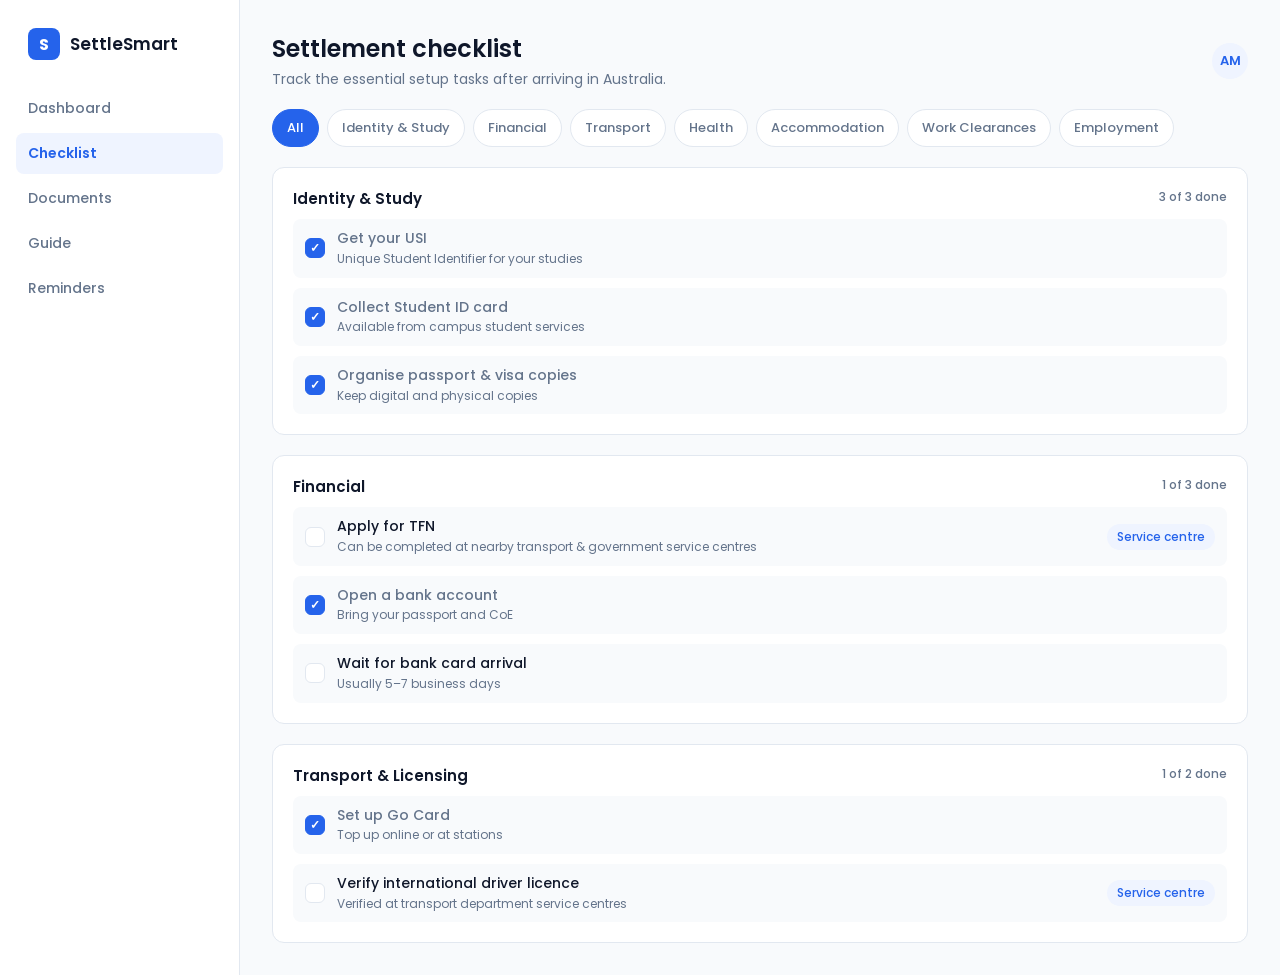
==== commit 81685989: "Merge remote-tracking branch 'origin/feature/checklist' into feature/final-integration" ====
--- a/frontend/pages/checklist.html
+++ b/frontend/pages/checklist.html
@@ -4,16 +4,170 @@
 <head>
     <meta charset="UTF-8">
     <meta name="viewport" content="width=device-width, initial-scale=1.0">
-    <title>Checklist | SettleSmart</title>
+    <title>Settlement Checklist | SettleSmart</title>
 
-    <link rel="stylesheet" href="../css/style.css">
+    <link href="https://fonts.googleapis.com/css2?family=Poppins:wght@400;500;600;700&display=swap" rel="stylesheet">
+    <link rel="stylesheet" href="../css/checklist.css">
 </head>
 
 <body>
 
-<h1>Checklist</h1>
+<div class="app">
 
-<script src="../js/script.js"></script>
+    <!-- ============ Sidebar ============ -->
+    <aside class="sidebar">
+
+        <div class="logo">
+            <span class="logo-mark">S</span>
+            <span class="logo-text">SettleSmart</span>
+        </div>
+
+        <a href="dashboard.html" class="nav-link">Dashboard</a>
+        <a href="checklist.html" class="nav-link active">Checklist</a>
+        <a href="documents.html" class="nav-link">Documents</a>
+        <a href="resources.html" class="nav-link">Guide</a>
+        <a href="reminders.html" class="nav-link">Reminders</a>
+
+    </aside>
+
+    <!-- ============ Main ============ -->
+    <main class="main">
+
+        <header class="page-header">
+            <div>
+                <h1 class="page-title">Settlement checklist</h1>
+                <p class="page-subtitle">Track the essential setup tasks after arriving in Australia.</p>
+            </div>
+            <div class="avatar">AM</div>
+        </header>
+
+        <div class="filter-bar">
+            <button class="chip active" type="button" data-filter="all">All</button>
+            <button class="chip" type="button" data-filter="identity">Identity &amp; Study</button>
+            <button class="chip" type="button" data-filter="financial">Financial</button>
+            <button class="chip" type="button" data-filter="transport">Transport</button>
+            <button class="chip" type="button" data-filter="health">Health</button>
+            <button class="chip" type="button" data-filter="accommodation">Accommodation</button>
+            <button class="chip" type="button" data-filter="clearances">Work Clearances</button>
+            <button class="chip" type="button" data-filter="employment">Employment</button>
+        </div>
+
+        <section class="task-group" data-category="identity">
+
+            <div class="group-header">
+                <h2 class="group-name">Identity &amp; Study</h2>
+                <span class="group-count"><span class="done-count">3</span> of 3 done</span>
+            </div>
+
+            <div class="task-item done">
+                <div class="task-main">
+                    <button class="task-box" type="button" aria-label="Toggle Get your USI">&#10003;</button>
+                    <div>
+                        <p class="task-title">Get your USI</p>
+                        <p class="task-desc">Unique Student Identifier for your studies</p>
+                    </div>
+                </div>
+            </div>
+
+            <div class="task-item done">
+                <div class="task-main">
+                    <button class="task-box" type="button" aria-label="Toggle Collect Student ID card">&#10003;</button>
+                    <div>
+                        <p class="task-title">Collect Student ID card</p>
+                        <p class="task-desc">Available from campus student services</p>
+                    </div>
+                </div>
+            </div>
+
+            <div class="task-item done">
+                <div class="task-main">
+                    <button class="task-box" type="button" aria-label="Toggle Organise passport &amp; visa copies">&#10003;</button>
+                    <div>
+                        <p class="task-title">Organise passport &amp; visa copies</p>
+                        <p class="task-desc">Keep digital and physical copies</p>
+                    </div>
+                </div>
+            </div>
+
+        </section>
+
+        <section class="task-group" data-category="financial">
+
+            <div class="group-header">
+                <h2 class="group-name">Financial</h2>
+                <span class="group-count"><span class="done-count">1</span> of 3 done</span>
+            </div>
+
+            <div class="task-item">
+                <div class="task-main">
+                    <button class="task-box" type="button" aria-label="Toggle Apply for TFN">&#10003;</button>
+                    <div>
+                        <p class="task-title">Apply for TFN</p>
+                        <p class="task-desc">Can be completed at nearby transport &amp; government service centres</p>
+                    </div>
+                </div>
+                <span class="task-badge">Service centre</span>
+            </div>
+
+            <div class="task-item done">
+                <div class="task-main">
+                    <button class="task-box" type="button" aria-label="Toggle Open a bank account">&#10003;</button>
+                    <div>
+                        <p class="task-title">Open a bank account</p>
+                        <p class="task-desc">Bring your passport and CoE</p>
+                    </div>
+                </div>
+            </div>
+
+            <div class="task-item">
+                <div class="task-main">
+                    <button class="task-box" type="button" aria-label="Toggle Wait for bank card arrival">&#10003;</button>
+                    <div>
+                        <p class="task-title">Wait for bank card arrival</p>
+                        <p class="task-desc">Usually 5–7 business days</p>
+                    </div>
+                </div>
+            </div>
+
+        </section>
+
+        <section class="task-group" data-category="transport">
+
+            <div class="group-header">
+                <h2 class="group-name">Transport &amp; Licensing</h2>
+                <span class="group-count"><span class="done-count">1</span> of 2 done</span>
+            </div>
+
+            <div class="task-item done">
+                <div class="task-main">
+                    <button class="task-box" type="button" aria-label="Toggle Set up Go Card">&#10003;</button>
+                    <div>
+                        <p class="task-title">Set up Go Card</p>
+                        <p class="task-desc">Top up online or at stations</p>
+                    </div>
+                </div>
+            </div>
+
+            <div class="task-item">
+                <div class="task-main">
+                    <button class="task-box" type="button" aria-label="Toggle Verify international driver licence">&#10003;</button>
+                    <div>
+                        <p class="task-title">Verify international driver licence</p>
+                        <p class="task-desc">Verified at transport department service centres</p>
+                    </div>
+                </div>
+                <span class="task-badge">Service centre</span>
+            </div>
+
+        </section>
+
+        <p class="empty-state">No tasks in this category yet.</p>
+
+    </main>
+
+</div>
+
+<script src="../js/checklist.js"></script>
 
 </body>
 
--- a/frontend/css/checklist.css
+++ b/frontend/css/checklist.css
@@ -0,0 +1,314 @@
+/* =========================================================
+   SettleSmart — Settlement checklist
+   Values taken directly from the Figma "03 · Checklist" frame.
+   Self-contained: this page does not load dashboard.css.
+   ========================================================= */
+
+:root {
+    --blue: #2563eb;
+    --blue-soft: #eff4ff;
+    --ink: #0f172a;
+    --muted: #64748b;
+    --border: #e2e8f0;
+    --canvas: #f8fafc;
+}
+
+/* ---------- Base reset ---------- */
+
+* {
+    box-sizing: border-box;
+}
+
+body {
+    margin: 0;
+}
+
+/* ---------- Shell ---------- */
+
+.app {
+    display: flex;
+    align-items: stretch;
+    min-height: 100vh;
+    background: var(--canvas);
+    font-family: "Poppins", sans-serif;
+}
+
+.app :where(p, h1, h2) {
+    margin: 0;
+    font-size: inherit;
+    color: inherit;
+    line-height: 1.4;
+}
+
+.app a { text-decoration: none; }
+
+/* ---------- Sidebar ---------- */
+
+.sidebar {
+    width: 240px;
+    flex-shrink: 0;
+    background: #fff;
+    border-right: 1px solid var(--border);
+    padding: 28px 16px;
+    display: flex;
+    flex-direction: column;
+    gap: 4px;
+}
+
+.logo {
+    display: flex;
+    align-items: center;
+    gap: 10px;
+    padding: 0 12px 24px;
+}
+
+.logo-mark {
+    width: 32px;
+    height: 32px;
+    flex-shrink: 0;
+    background: var(--blue);
+    color: #fff;
+    border-radius: 8px;
+    display: flex;
+    align-items: center;
+    justify-content: center;
+    font-size: 16px;
+    font-weight: 700;
+}
+
+.logo-text {
+    font-size: 17px;
+    font-weight: 600;
+    color: var(--ink);
+}
+
+.nav-link {
+    padding: 10px 12px;
+    border-radius: 8px;
+    font-size: 14px;
+    font-weight: 500;
+    color: var(--muted);
+    transition: background .15s, color .15s;
+}
+
+.nav-link:hover {
+    background: #f1f5f9;
+    color: var(--ink);
+}
+
+.nav-link.active {
+    background: var(--blue-soft);
+    color: var(--blue);
+    font-weight: 600;
+}
+
+/* ---------- Main ---------- */
+
+.main {
+    flex: 1;
+    min-width: 0;
+    padding: 32px;
+    display: flex;
+    flex-direction: column;
+    gap: 20px;
+}
+
+/* ---------- Page header ---------- */
+
+.page-header {
+    display: flex;
+    align-items: center;
+    justify-content: space-between;
+    gap: 24px;
+}
+
+.page-title {
+    font-size: 24px;
+    font-weight: 600;
+    color: var(--ink);
+}
+
+.page-subtitle {
+    font-size: 14px;
+    color: var(--muted);
+    margin-top: 4px;
+}
+
+.avatar {
+    width: 36px;
+    height: 36px;
+    flex-shrink: 0;
+    background: var(--blue-soft);
+    color: var(--blue);
+    border-radius: 999px;
+    display: flex;
+    align-items: center;
+    justify-content: center;
+    font-size: 13px;
+    font-weight: 600;
+}
+
+/* ---------- Filter chips ---------- */
+
+.filter-bar {
+    display: flex;
+    flex-wrap: wrap;
+    gap: 8px;
+}
+
+.chip {
+    background: #fff;
+    border: 1px solid var(--border);
+    border-radius: 999px;
+    padding: 8px 14px;
+    font-family: inherit;
+    font-size: 13px;
+    font-weight: 500;
+    color: var(--muted);
+    cursor: pointer;
+    transition: background .15s, color .15s, border-color .15s;
+}
+
+.chip:hover {
+    border-color: #cbd5e1;
+    color: var(--ink);
+}
+
+.chip.active {
+    background: var(--blue);
+    border-color: var(--blue);
+    color: #fff;
+}
+
+/* ---------- Task groups ---------- */
+
+.task-group {
+    background: #fff;
+    border: 1px solid var(--border);
+    border-radius: 12px;
+    padding: 20px;
+    display: flex;
+    flex-direction: column;
+    gap: 10px;
+}
+
+.group-header {
+    display: flex;
+    align-items: flex-start;
+    justify-content: space-between;
+    gap: 16px;
+}
+
+.group-name {
+    font-size: 15px;
+    font-weight: 600;
+    color: var(--ink);
+}
+
+.group-count {
+    font-size: 12px;
+    font-weight: 500;
+    color: var(--muted);
+    white-space: nowrap;
+}
+
+/* ---------- Task rows ---------- */
+
+.task-item {
+    display: flex;
+    align-items: center;
+    justify-content: space-between;
+    gap: 16px;
+    background: var(--canvas);
+    border-radius: 8px;
+    padding: 10px 12px;
+}
+
+.task-main {
+    display: flex;
+    align-items: center;
+    gap: 12px;
+}
+
+.task-box {
+    width: 20px;
+    height: 20px;
+    flex-shrink: 0;
+    background: #fff;
+    border: 1.5px solid var(--border);
+    border-radius: 6px;
+    display: flex;
+    align-items: center;
+    justify-content: center;
+    font-size: 12px;
+    font-weight: 700;
+    line-height: 1;
+    color: transparent;
+    cursor: pointer;
+    padding: 0;
+    transition: background .15s, border-color .15s;
+}
+
+.task-box:hover { border-color: var(--blue); }
+
+.task-title {
+    font-size: 14px;
+    font-weight: 500;
+    color: var(--ink);
+}
+
+.task-desc {
+    font-size: 12px;
+    color: var(--muted);
+    margin-top: 2px;
+}
+
+/* Completed — filled blue box, title greys out */
+
+.task-item.done .task-box {
+    background: var(--blue);
+    border-color: var(--blue);
+    color: #fff;
+}
+
+.task-item.done .task-title { color: var(--muted); }
+
+/* ---------- Location badge ---------- */
+
+.task-badge {
+    background: var(--blue-soft);
+    color: var(--blue);
+    border-radius: 999px;
+    padding: 4px 10px;
+    font-size: 12px;
+    font-weight: 500;
+    white-space: nowrap;
+}
+
+/* ---------- Empty state ---------- */
+
+.empty-state {
+    display: none;
+    padding: 40px 20px;
+    text-align: center;
+    font-size: 14px;
+    color: var(--muted);
+}
+
+.empty-state.show { display: block; }
+
+/* ---------- Responsive ---------- */
+
+@media (max-width: 900px) {
+    .sidebar { display: none; }
+    .main { padding: 20px; }
+}
+
+@media (max-width: 700px) {
+    .task-item {
+        flex-direction: column;
+        align-items: flex-start;
+    }
+
+    .task-badge { margin-left: 32px; }
+}
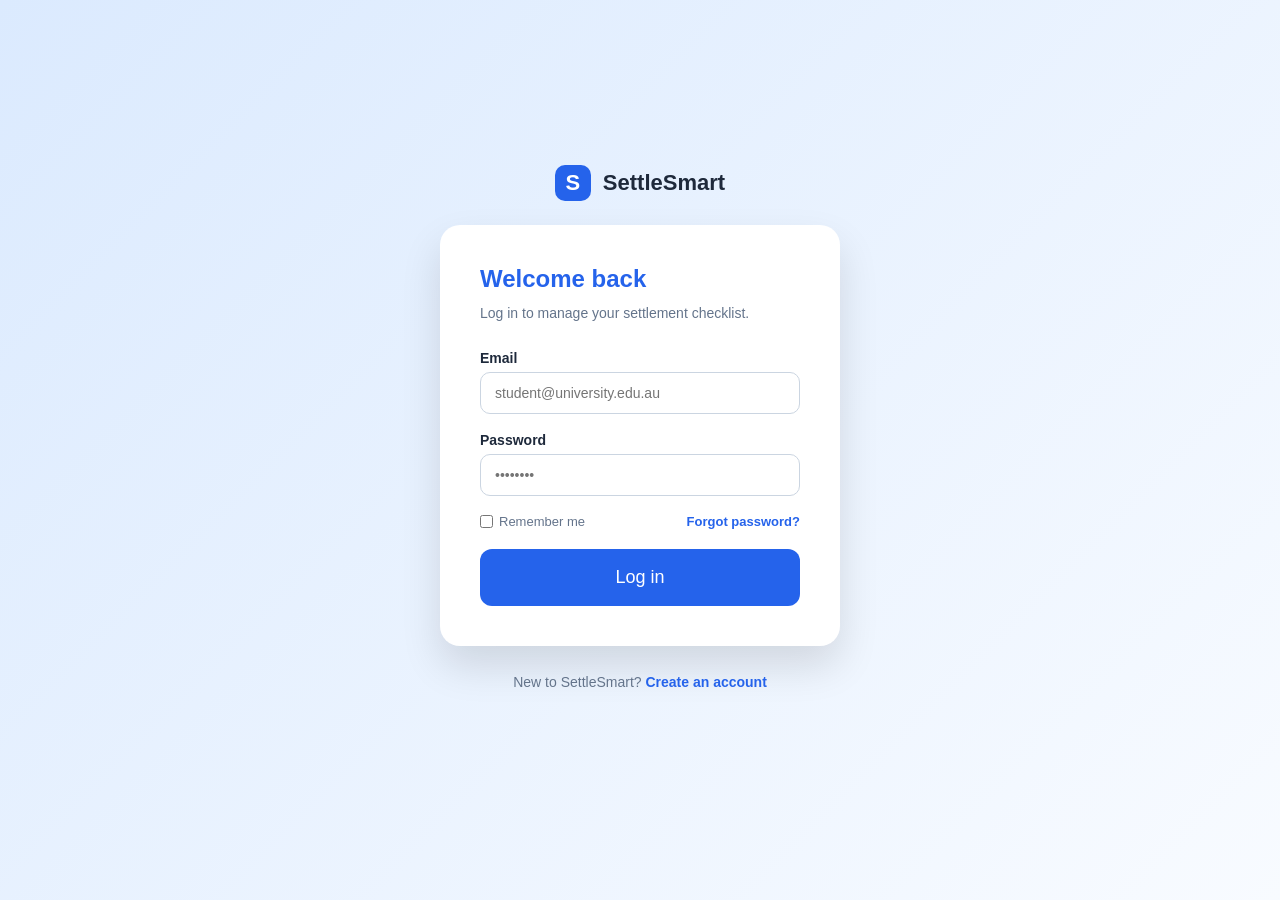
==== commit c5a13d3f: "Complete checklist page navigation: add Profile/Settings links, sidebar footer and dynamic avatar" ====
--- a/frontend/pages/checklist.html
+++ b/frontend/pages/checklist.html
@@ -22,11 +22,29 @@
             <span class="logo-text">SettleSmart</span>
         </div>
 
-        <a href="dashboard.html" class="nav-link">Dashboard</a>
-        <a href="checklist.html" class="nav-link active">Checklist</a>
-        <a href="documents.html" class="nav-link">Documents</a>
-        <a href="resources.html" class="nav-link">Guide</a>
-        <a href="reminders.html" class="nav-link">Reminders</a>
+        <nav class="nav-links">
+            <a href="dashboard.html" class="nav-link">Dashboard</a>
+            <a href="checklist.html" class="nav-link active">Settlement Checklist</a>
+            <a href="documents.html" class="nav-link">Documents</a>
+            <a href="reminders.html" class="nav-link">Reminders</a>
+            <a href="resources.html" class="nav-link">Official Resources</a>
+            <a href="profile.html" class="nav-link">Profile</a>
+            <a href="settings.html" class="nav-link">Settings</a>
+        </nav>
+
+        <div class="sidebar-spacer"></div>
+
+        <div class="sidebar-footer">
+            <div class="sidebar-user">
+                <div class="avatar" data-user-initials>ST</div>
+                <div>
+                    <p class="sidebar-user-name" data-user-name>Student</p>
+                    <p class="sidebar-user-role">Int. Student · QLD</p>
+                </div>
+            </div>
+
+            <a href="../index.html" class="logout-link">Logout</a>
+        </div>
 
     </aside>
 
@@ -38,7 +56,7 @@
                 <h1 class="page-title">Settlement checklist</h1>
                 <p class="page-subtitle">Track the essential setup tasks after arriving in Australia.</p>
             </div>
-            <div class="avatar">AM</div>
+            <div class="avatar" data-user-initials>ST</div>
         </header>
 
         <div class="filter-bar">
@@ -167,6 +185,7 @@
 
 </div>
 
+<script src="../js/user.js"></script>
 <script src="../js/checklist.js"></script>
 
 </body>
--- a/frontend/css/checklist.css
+++ b/frontend/css/checklist.css
@@ -82,6 +82,12 @@
     color: var(--ink);
 }
 
+.nav-links {
+    display: flex;
+    flex-direction: column;
+    gap: 4px;
+}
+
 .nav-link {
     padding: 10px 12px;
     border-radius: 8px;
@@ -100,6 +106,44 @@
     background: var(--blue-soft);
     color: var(--blue);
     font-weight: 600;
+}
+
+/* ---------- Sidebar footer ---------- */
+
+.sidebar-spacer {
+    flex: 1;
+}
+
+.sidebar-footer {
+    border-top: 1px solid var(--border);
+    padding: 16px 12px 0;
+    display: flex;
+    flex-direction: column;
+    gap: 14px;
+}
+
+.sidebar-user {
+    display: flex;
+    align-items: center;
+    gap: 12px;
+}
+
+.sidebar-user-name {
+    font-size: 13.5px;
+    font-weight: 600;
+    color: var(--ink);
+}
+
+.sidebar-user-role {
+    font-size: 12px;
+    color: var(--muted);
+}
+
+.logout-link {
+    font-size: 14px;
+    font-weight: 500;
+    color: #ef4444;
+    padding-left: 4px;
 }
 
 /* ---------- Main ---------- */
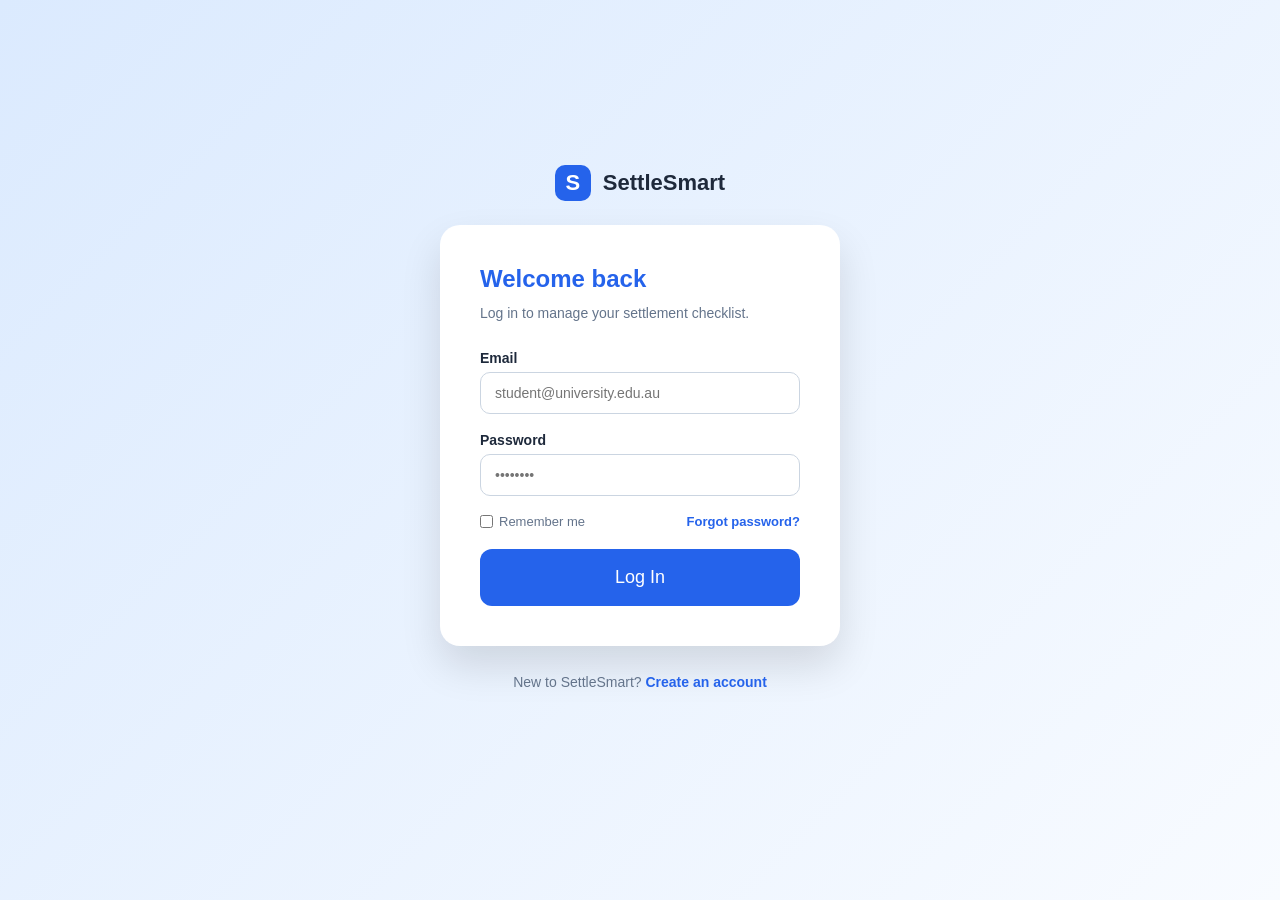
==== commit eaa0ee9d: "Connect the whole application to the database Everything the app shows now comes from MySQL. Previou" ====
--- a/frontend/pages/checklist.html
+++ b/frontend/pages/checklist.html
@@ -8,6 +8,7 @@
 
     <link href="https://fonts.googleapis.com/css2?family=Poppins:wght@400;500;600;700&display=swap" rel="stylesheet">
     <link rel="stylesheet" href="../css/checklist.css">
+    <link rel="stylesheet" href="../css/app.css">
 </head>
 
 <body>
@@ -59,132 +60,27 @@
             <div class="avatar" data-user-initials>ST</div>
         </header>
 
-        <div class="filter-bar">
-            <button class="chip active" type="button" data-filter="all">All</button>
-            <button class="chip" type="button" data-filter="identity">Identity &amp; Study</button>
-            <button class="chip" type="button" data-filter="financial">Financial</button>
-            <button class="chip" type="button" data-filter="transport">Transport</button>
-            <button class="chip" type="button" data-filter="health">Health</button>
-            <button class="chip" type="button" data-filter="accommodation">Accommodation</button>
-            <button class="chip" type="button" data-filter="clearances">Work Clearances</button>
-            <button class="chip" type="button" data-filter="employment">Employment</button>
-        </div>
-
-        <section class="task-group" data-category="identity">
-
-            <div class="group-header">
-                <h2 class="group-name">Identity &amp; Study</h2>
-                <span class="group-count"><span class="done-count">3</span> of 3 done</span>
+        <section class="checklist-summary card">
+            <div>
+                <p class="checklist-summary-label">Overall progress</p>
+                <p class="checklist-summary-value" id="checklistSummary">Loading your checklist…</p>
             </div>
-
-            <div class="task-item done">
-                <div class="task-main">
-                    <button class="task-box" type="button" aria-label="Toggle Get your USI">&#10003;</button>
-                    <div>
-                        <p class="task-title">Get your USI</p>
-                        <p class="task-desc">Unique Student Identifier for your studies</p>
-                    </div>
-                </div>
+            <div class="progress-track">
+                <div class="progress-fill" id="checklistBar" style="width: 0%;"></div>
             </div>
-
-            <div class="task-item done">
-                <div class="task-main">
-                    <button class="task-box" type="button" aria-label="Toggle Collect Student ID card">&#10003;</button>
-                    <div>
-                        <p class="task-title">Collect Student ID card</p>
-                        <p class="task-desc">Available from campus student services</p>
-                    </div>
-                </div>
-            </div>
-
-            <div class="task-item done">
-                <div class="task-main">
-                    <button class="task-box" type="button" aria-label="Toggle Organise passport &amp; visa copies">&#10003;</button>
-                    <div>
-                        <p class="task-title">Organise passport &amp; visa copies</p>
-                        <p class="task-desc">Keep digital and physical copies</p>
-                    </div>
-                </div>
-            </div>
-
         </section>
 
-        <section class="task-group" data-category="financial">
+        <div class="filter-bar" id="filterBar"></div>
 
-            <div class="group-header">
-                <h2 class="group-name">Financial</h2>
-                <span class="group-count"><span class="done-count">1</span> of 3 done</span>
-            </div>
+        <div id="checklistGroups"></div>
 
-            <div class="task-item">
-                <div class="task-main">
-                    <button class="task-box" type="button" aria-label="Toggle Apply for TFN">&#10003;</button>
-                    <div>
-                        <p class="task-title">Apply for TFN</p>
-                        <p class="task-desc">Can be completed at nearby transport &amp; government service centres</p>
-                    </div>
-                </div>
-                <span class="task-badge">Service centre</span>
-            </div>
-
-            <div class="task-item done">
-                <div class="task-main">
-                    <button class="task-box" type="button" aria-label="Toggle Open a bank account">&#10003;</button>
-                    <div>
-                        <p class="task-title">Open a bank account</p>
-                        <p class="task-desc">Bring your passport and CoE</p>
-                    </div>
-                </div>
-            </div>
-
-            <div class="task-item">
-                <div class="task-main">
-                    <button class="task-box" type="button" aria-label="Toggle Wait for bank card arrival">&#10003;</button>
-                    <div>
-                        <p class="task-title">Wait for bank card arrival</p>
-                        <p class="task-desc">Usually 5–7 business days</p>
-                    </div>
-                </div>
-            </div>
-
-        </section>
-
-        <section class="task-group" data-category="transport">
-
-            <div class="group-header">
-                <h2 class="group-name">Transport &amp; Licensing</h2>
-                <span class="group-count"><span class="done-count">1</span> of 2 done</span>
-            </div>
-
-            <div class="task-item done">
-                <div class="task-main">
-                    <button class="task-box" type="button" aria-label="Toggle Set up Go Card">&#10003;</button>
-                    <div>
-                        <p class="task-title">Set up Go Card</p>
-                        <p class="task-desc">Top up online or at stations</p>
-                    </div>
-                </div>
-            </div>
-
-            <div class="task-item">
-                <div class="task-main">
-                    <button class="task-box" type="button" aria-label="Toggle Verify international driver licence">&#10003;</button>
-                    <div>
-                        <p class="task-title">Verify international driver licence</p>
-                        <p class="task-desc">Verified at transport department service centres</p>
-                    </div>
-                </div>
-                <span class="task-badge">Service centre</span>
-            </div>
-
-        </section>
-
-        <p class="empty-state">No tasks in this category yet.</p>
+        <p class="empty-state" id="checklistEmpty">No tasks in this category yet.</p>
 
     </main>
 
 </div>
 
+<script src="../js/api.js"></script>
 <script src="../js/user.js"></script>
 <script src="../js/checklist.js"></script>
 
--- a/frontend/css/checklist.css
+++ b/frontend/css/checklist.css
@@ -355,4 +355,109 @@
     }
 
     .task-badge { margin-left: 32px; }
-}+}
+/* =========================================================
+   Live checklist additions
+   ========================================================= */
+
+.checklist-summary {
+    display: flex;
+    flex-direction: column;
+    gap: 12px;
+
+    margin-bottom: 22px;
+    padding: 20px 22px;
+
+    background: #fff;
+    border: 1px solid var(--line, #e6ecf5);
+    border-radius: 14px;
+    box-shadow: 0 1px 2px rgba(15, 23, 42, .04);
+}
+
+.checklist-summary-label {
+    font-size: 13px;
+    color: var(--muted, #64748b);
+}
+
+.checklist-summary-value {
+    font-size: 18px;
+    font-weight: 600;
+    color: var(--ink, #0f172a);
+}
+
+.checklist-summary .progress-track {
+    height: 9px;
+    background: #e8eefb;
+    border-radius: 999px;
+    overflow: hidden;
+}
+
+.checklist-summary .progress-fill {
+    height: 100%;
+    background: var(--blue, #2563eb);
+    border-radius: 999px;
+    transition: width .45s ease;
+}
+
+/* Task meta line: time estimate, due date, official link */
+
+.task-meta {
+    display: flex;
+    flex-wrap: wrap;
+    gap: 14px;
+    margin-top: 6px;
+
+    font-size: 12.5px;
+    color: var(--muted, #64748b);
+}
+
+.task-meta a {
+    color: var(--blue, #2563eb);
+    font-weight: 500;
+}
+
+.task-meta .is-overdue {
+    color: #dc2626;
+    font-weight: 600;
+}
+
+.task-item.done .task-meta { opacity: .6; }
+
+/* Priority badges */
+
+.task-badge.priority-high {
+    background: #fee7e7;
+    color: #dc2626;
+}
+
+.task-badge.priority-medium {
+    background: #fef3d3;
+    color: #b45309;
+}
+
+.task-badge.priority-low {
+    background: #f1f5f9;
+    color: var(--muted, #64748b);
+}
+
+.task-box:disabled {
+    opacity: .5;
+    cursor: wait;
+}
+
+/* A task opened from the notification bell flashes so it's easy to spot. */
+
+.task-item.is-highlighted {
+    animation: task-flash 2.6s ease;
+}
+
+@keyframes task-flash {
+    0%, 70% {
+        background: #fef3c7;
+        box-shadow: 0 0 0 2px #fcd34d;
+    }
+    100% {
+        background: transparent;
+        box-shadow: none;
+    }
+}
--- a/frontend/css/app.css
+++ b/frontend/css/app.css
@@ -0,0 +1,238 @@
+/* =========================================================
+   SettleSmart — shared styles for the pages that load data
+   from the backend. Loaded after the page's own stylesheet.
+   ========================================================= */
+
+/* ---------- Toast messages ---------- */
+
+.toast {
+    position: fixed;
+    left: 50%;
+    bottom: 28px;
+    transform: translate(-50%, 20px);
+    z-index: 200;
+
+    max-width: min(460px, calc(100vw - 32px));
+    padding: 13px 20px;
+    border-radius: 10px;
+
+    font-family: inherit;
+    font-size: 14px;
+    font-weight: 500;
+    color: #fff;
+
+    opacity: 0;
+    pointer-events: none;
+    transition: opacity .2s ease, transform .2s ease;
+    box-shadow: 0 10px 30px rgba(15, 23, 42, .22);
+}
+
+.toast.show {
+    opacity: 1;
+    transform: translate(-50%, 0);
+}
+
+.toast-success { background: #16a34a; }
+.toast-error   { background: #dc2626; }
+
+/* ---------- Empty states ---------- */
+
+.list-empty,
+.table-empty {
+    padding: 18px 4px;
+    font-size: 14px;
+    color: #64748b;
+    text-align: center;
+}
+
+.list-empty a {
+    color: #2563eb;
+    font-weight: 500;
+}
+
+/* ---------- Extra pill colours ---------- */
+
+.pill.financial  { background: #dcfce7; color: #15803d; }
+.pill.health     { background: #fee2e2; color: #b91c1c; }
+.pill.clearances { background: #e0f2fe; color: #0369a1; }
+
+/* ---------- Extra activity / reminder colours ---------- */
+
+.activity-icon.blue   { background: #dbeafe; color: #2563eb; }
+.activity-icon.purple { background: #ede9fe; color: #6d28d9; }
+
+.reminder-dot.green { background: #22c55e; }
+
+/* ---------- Loading and busy states ---------- */
+
+.is-loading {
+    opacity: .55;
+    pointer-events: none;
+}
+
+.task-check.is-checking {
+    background: #16a34a;
+    border-color: #16a34a;
+}
+
+button[disabled] {
+    opacity: .6;
+    cursor: not-allowed;
+}
+
+/* ---------- Small form hint ---------- */
+
+.label-hint {
+    font-weight: 400;
+    color: #94a3b8;
+}
+
+/* ---------- Resources grouped by category ---------- */
+
+/* The resources page groups its cards under headings, so the grid becomes a
+   plain column and each group inside it keeps the card layout. */
+.resource-grid:has(.resource-group) {
+    display: block;
+}
+
+.resource-group {
+    display: grid;
+    grid-template-columns: repeat(auto-fit, minmax(280px, 1fr));
+    gap: 14px;
+}
+
+.resource-group-title {
+    margin: 22px 0 10px;
+    font-size: 13px;
+    font-weight: 600;
+    letter-spacing: .04em;
+    text-transform: uppercase;
+    color: #64748b;
+}
+
+.resource-group-title:first-child {
+    margin-top: 4px;
+}
+
+/* ---------- Notification bell panel ---------- */
+
+.bell,
+.notification-button {
+    cursor: pointer;
+}
+
+.notif-panel {
+    position: absolute;
+    z-index: 250;
+    width: 340px;
+    max-width: calc(100vw - 32px);
+
+    background: #fff;
+    border: 1px solid #e6ecf5;
+    border-radius: 12px;
+    box-shadow: 0 16px 40px rgba(15, 23, 42, .16);
+
+    font-family: Poppins, system-ui, sans-serif;
+
+    opacity: 0;
+    visibility: hidden;
+    transform: translateY(-6px);
+    transition: opacity .15s ease, transform .15s ease, visibility .15s;
+}
+
+.notif-panel.open {
+    opacity: 1;
+    visibility: visible;
+    transform: translateY(0);
+}
+
+.notif-header {
+    display: flex;
+    flex-direction: column;
+    gap: 2px;
+    padding: 14px 16px;
+    border-bottom: 1px solid #f1f5f9;
+}
+
+.notif-header strong {
+    font-size: 14px;
+    color: #0f172a;
+}
+
+.notif-sub {
+    font-size: 12px;
+    color: #64748b;
+}
+
+.notif-list {
+    max-height: 340px;
+    overflow-y: auto;
+}
+
+.notif-item {
+    display: flex;
+    align-items: flex-start;
+    gap: 11px;
+
+    padding: 12px 16px;
+    border-bottom: 1px solid #f6f8fb;
+
+    color: inherit;
+    text-decoration: none;
+    transition: background .12s ease;
+}
+
+.notif-item:last-child { border-bottom: 0; }
+.notif-item:hover      { background: #f8fafc; }
+
+.notif-icon {
+    display: grid;
+    place-items: center;
+    flex: 0 0 auto;
+
+    width: 26px;
+    height: 26px;
+    border-radius: 50%;
+    background: #eef2ff;
+
+    font-size: 12px;
+}
+
+.notif-item.soon    .notif-icon { background: #fef3c7; }
+.notif-item.overdue .notif-icon { background: #fee2e2; }
+
+.notif-text {
+    display: flex;
+    flex-direction: column;
+    gap: 2px;
+    min-width: 0;
+}
+
+.notif-title {
+    font-size: 13.5px;
+    font-weight: 500;
+    color: #0f172a;
+}
+
+.notif-meta {
+    font-size: 11.5px;
+    color: #64748b;
+}
+
+.notif-item.overdue .notif-meta {
+    color: #dc2626;
+    font-weight: 600;
+}
+
+.notif-empty {
+    padding: 28px 18px;
+    font-size: 13px;
+    color: #64748b;
+    text-align: center;
+}
+
+/* An overdue item turns the dot red instead of the usual colour. */
+.bell-dot.is-overdue,
+.notification-dot.is-overdue {
+    background: #dc2626;
+}
